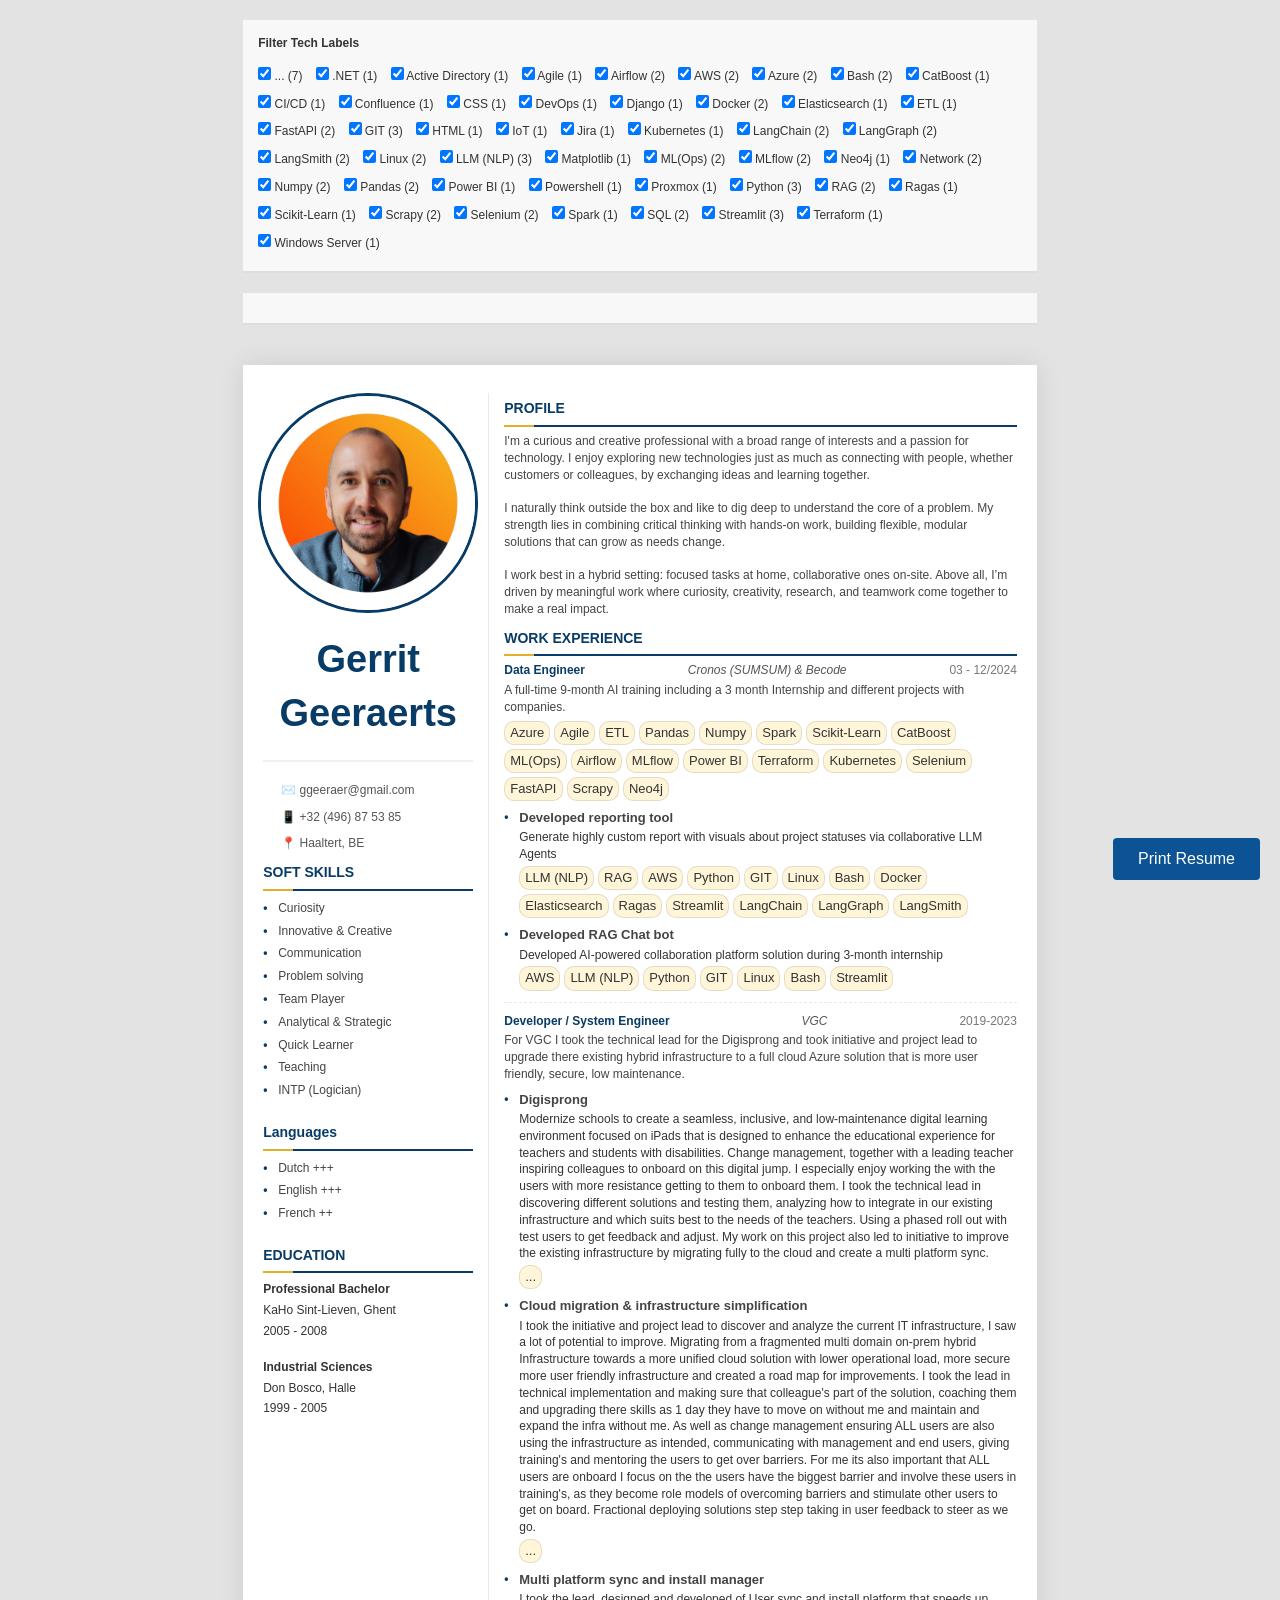
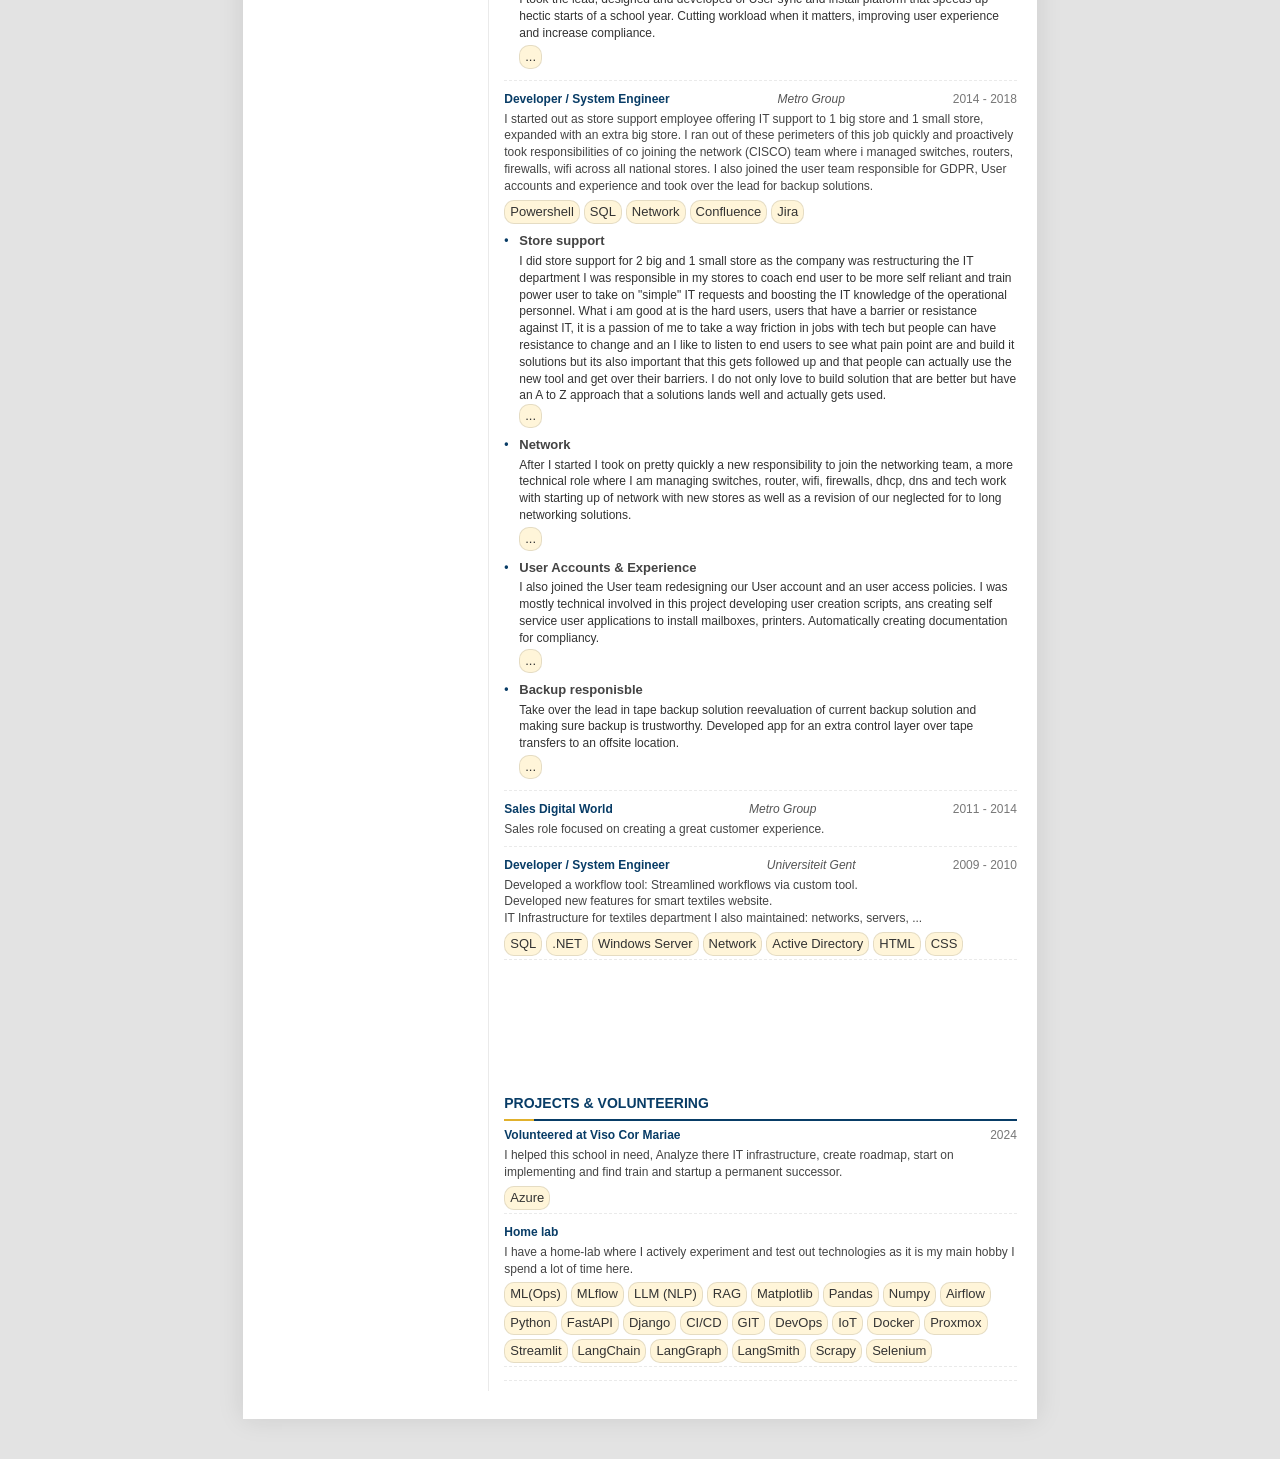
==== index_full.html @ 5f42026d "r2d2" ====
<!DOCTYPE html>
<html lang="en">
<head>
    <meta charset="UTF-8">
    <meta name="viewport" content="width=device-width, initial-scale=1.0">
    <title>Professional Resume - Print Optimized</title>
    <style>
        /* BASE STYLES */
        * {
            margin: 0;
            padding: 0;
            box-sizing: border-box;
			font-size: 12px;
        }

        body {
            background-color: #f5f5f5;
            background-color: #f5f5f5;
            font-family: 'Segoe UI', Tahoma, Geneva, Verdana, sans-serif;
            color: #333;
            line-height: 1.4;
        }

        /* PRINT STYLES - HIDDEN ON SCREEN */
        @media print {
            @page {
                size: A4;
                margin: 0;
            }

            body {
                width: 210mm;
                height: 297mm;
                margin: 0;
                padding: 15mm;
                background: white;
                color: black;
            }

            body * {
                visibility: hidden;
            }

            .resume-container,
            .resume-container * {
                visibility: visible;
            }

            .resume-container {
                position: absolute;
                left: 0;
                top: 0;
                width: 100%;
                height: 100%;
            }

            /* Avoid page breaks inside content blocks */
            .section:not(:last-child) {
                break-after: avoid;
            }

            .work-item {
                break-inside: avoid;
            }

            /* Adjust color scheme for print */
            .resume-content {
                background-color: transparent;
            }

            .label {
                background-color: #fff5d9 !important;
                color: #333 !important;
                border: 1px solid #ddd;
            }
            .page-break {
                display: block; /* Make it a block element to be processed */
                page-break-before: always; /* Legacy property for older browsers */
                break-before: page;      /* Modern, standard property */
                height: 0;               /* Ensure it takes up no vertical space */
                clear: both;             /* Good practice for break elements */
            }
        }

        /* SCREEN STYLES */
        @media screen {
            body {
                background-color: #e3e3e3;
                padding: 20px;
                display: flex;
                justify-content: center;
                align-items: center;
                min-height: 100vh;
            }

            .resume-container {
                width: 210mm;
                min-height: 297mm;
                background: white;
                box-shadow: 0 0 25px rgba(0, 0, 0, 0.1);
                position: relative;
                margin: 20px auto;
            }

            /* Print navigation */
            .print-button {
                position: fixed;
                bottom: 20px;
                right: 20px;
                padding: 12px 25px;
                background: #0b5394;
                color: white;
                border: none;
                border-radius: 4px;
                cursor: pointer;
                font-size: 16px;
                transition: background 0.3s;
                z-index: 10;
            }

            .print-button:hover {
                background: #083c66;
                transform: translateY(-2px);
                box-shadow: 0 4px 8px rgba(0,0,0,0.2);
            }
        }

        /* RESUME STYLES */
        .resume-content {
            display: grid;
            grid-template-columns: 30% 70%;
            height: 100%;
            position: relative;
            background-color: #fff;
            padding: 28px 20px;
        }

        .left-column {
            padding-right: 15px;
            border-right: 1px solid #eaeaea;
        }

        .right-column {
            padding-left: 15px;
        }

        .section-title {
            font-size: 14px;
            padding-bottom: 6px;
			padding-top: 6px;
            margin-bottom: 6px;
            border-bottom: 2px solid #083c66;
            color: #083c66;
            position: relative;
        }

        .section-title::after {
            content: '';
            position: absolute;
            width: 30px;
            height: 2px;
            background: #e1b12c;
            bottom: -2px;
            left: 0;
        }

        .header {
            padding-bottom: 15px;
            margin-bottom: 25px;
            border-bottom: 2px solid #f0f0f0;
        }

        .name {
            font-size: 38px;
            color: #083c66;
            margin-bottom: 5px;
        }

        .job-title {
            font-size: 14px;
            color: #555;
            margin-bottom: 10px;
        }

        .contact-info {
            list-style: none;
            margin-top: 8px;
        }

		.contact-info {
			text-align: left; /* Restore original alignment if needed */
			padding-left: 10px;
		}

        .contact-info li {
            padding: 5px 0;
            color: #555;
        }

        .contact-info i {
            width: 20px;
            margin-right: 8px;
            color: #083c66;
        }


        .work-item {
            margin-bottom: 10px;
            padding-bottom: 3px;
            border-bottom: 1px dashed #eaeaea;
        }

        .work-header {
            display: flex;
            justify-content: space-between;
            margin-bottom: 2px;
            font-size: 14px;
        }

        .work-title {
            font-weight: bold;
            color: #083c66;
        }

        .work-company {
            font-style: italic;
            color: #555;
            flex-grow: 1;
            text-align: center;
            padding: 0 10px;
        }

        .work-period {
            color: #777;
        }

        .work-description {
            margin-top: 3px;
            margin-bottom: 5px;
            color: #444;
            font-size: 12px;
        }

        .work-tags {
            display: flex;
            flex-wrap: wrap;
            gap: 4px;
        }

        .label {
            background-color: #fff5d9;
            color: #333;
            padding: 2px 5px;
            border-radius: 10px;
            font-size: 13px;
            border: 1px solid rgba(0,0,0,0.1);
        }

        .education-item {
            margin-bottom: 15px;
        }

        .edu-degree {
            font-weight: bold;
        }

        .education-item div {
            padding: 2px 0;
        }

        .section-content {
            margin-bottom: 25px;
        }

        #logo {
            position: absolute;
            top: 20px;
            right: 20px;
            height: 60px;
            opacity: 0.7;
        }

		/* Profile Image Styles */
		.profile-img-container {
			display: flex;
			justify-content: center;
			margin-bottom: 20px;
		}

		.profile-img {
			width: 220px;
			height: 220px;
			border-radius: 50%;
			object-fit: cover;
			border: 3px solid #083c66;
		}

		/* Adjust header spacing */
		.header {
			margin-bottom: 15px;
			text-align: center; /* Keep name centered */
		}

		/* Add nested project styling */
  .work-project {
    position: relative;
    padding-left: 15px;
    margin-top: 8px;
    margin-bottom: 8px;
  }
  .work-project::before {
    content: "•";
    position: absolute;
    left: 0;
    top: 0;
    color: #083c66;
    font-weight: bold;
  }
  .project-title {
    font-weight: bold;
    margin-bottom: 2px;
    color: #444;
    font-size: 13px;
  }
  .project-description {
    margin-bottom: 3px;
}
.section.soft-skills ul,
.section.language ul {
    list-style: none;
    padding-left: 15px;
    margin-bottom: 15px;
}

.section.soft-skills li,
.section.language li {
    position: relative;
    padding: 3px 0;
    color: #444;
    font-size: 12px;
}

.section.soft-skills li::before,
.section.language li::before {
    content: "•";
    position: absolute;
    left: -15px;
    color: #083c66;
    font-weight: bold;
}

.section.soft-skills ul,
.section.language ul {
    margin-top: 5px;
}

/* Optional: Adjust list margins for better spacing */
.section.education .section-content {
    margin-bottom: 20px; /* Slightly reduced from 25px */
}

		/* --- Tech Filter System CSS --- */

/* Style for the filter controls container */
#tech-filter-controls {
    padding: 15px;
    border: 1px solid #ccc;
    background-color: #f8f8f8;
    margin-bottom: 20px;
    border-radius: 5px;
}

#tech-filter-controls h3 {
    margin-top: 0;
    margin-bottom: 10px;
}

/* Style for each individual filter checkbox and its label */
#tech-filter-controls label {
    display: inline-block;
    margin-right: 15px;
    margin-bottom: 5px;
    cursor: pointer;
    font-size: 0.9em;
}
  #label-controls {
    background-color: #f8f8f8;
    padding: 15px;
    border-bottom: 2px solid #ddd;
    margin-bottom: 20px;
    position: relative;
    z-index: 1000;
  }
  #label-controls h3 {
    margin: 0 0 10px 0;
  }
  #label-controls label {
    display: inline-block;
    margin: 5px 10px 5px 0;
    white-space: nowrap;
  }
  .hidden {
    display: none;
  }
  @media print {
    #label-controls {
      display: none;
    }
    .hidden {
      display: none;
    }
  }

		.resume-wrapper {
  display: flex;
  flex-direction: column;
  align-items: center;
}

/* Update body styles */
@media screen {
  body {
    background-color: #e3e3e3;
    padding: 20px;
    display: flex;
    flex-direction: column;
    justify-content: flex-start;
    align-items: center;
    min-height: 100vh;
  }
}

/* Update filter controls positioning */
#label-controls {
  width: 100%;
  max-width: 210mm;
  margin: 0 auto 20px auto;
  background-color: #f8f8f8;
  padding: 15px;
  border-bottom: 2px solid #ddd;
  position: relative;
  z-index: 1000;
  box-sizing: border-box;
    </style>
</head>
<body>
    <!-- Print button for screen view -->
    <button class="print-button" onclick="window.print()">Print Resume</button>
	<!-- The filter controls will be generated here by JavaScript -->
  <div class="resume-wrapper"> <!-- New wrapper div -->
    <div id="label-controls"></div> <!-- Will be populated by JS -->
    <!-- A4 Resume Container -->
    <div class="resume-container">
        <img id="logo" src="[data-uri]" alt="Logo">

        <div class="resume-content">
            <!-- Left Column -->
            <div class="left-column">

				<div class="profile-img-container">
					<img src="./mugshot.jpg" alt="Profile Picture" class="profile-img">
				</div>
                <div class="header">
                    <h1 class="name">Gerrit Geeraerts</h1>
                    <!--<div class="job-title">Senior Web Developer</div>-->
                </div>

                <div class="section contact">
                     <!--<h2 class="section-title">CONTACT</h2>-->
                    <ul class="contact-info">
                        <li><i></i>✉️ ggeeraer@gmail.com</li>
                        <li><i></i>📱 +32 (496) 87 53 85</li>
                        <li><i></i>📍 Haaltert, BE</li>
                    </ul>
                </div>

                <div class="section soft-skills">
                    <h2 class="section-title">SOFT SKILLS</h2>
					<ul>
						<li>Curiosity</li>
						<li>Innovative & Creative</li>
						<li>Communication</li>
						<li>Problem solving</li>
						<li>Team Player</li>
						<li>Analytical & Strategic</li>
						<li>Quick Learner</li>
						<li>Teaching</li>
						<li>INTP (Logician)</li>
					</ul>
                </div>
                <div class="section language">
                    <h2 class="section-title">Languages</h2>
					<ul>
						<li>Dutch +++</li>
						<li>English +++</li>
						<li>French ++</li>
					</ul>
                </div>

                <div class="section education">
                    <h2 class="section-title">EDUCATION</h2>
                    <div class="section-content">
                        <div class="education-item">
                            <div class="edu-degree">Professional Bachelor</div>
                            <div>KaHo Sint-Lieven, Ghent</div>
                            <div>2005 - 2008</div>
                        </div>
                        <div class="education-item">
                            <div class="edu-degree">Industrial Sciences</div>
                            <div>Don Bosco, Halle</div>
                            <div>1999 - 2005</div>
                        </div>
                    </div>
                </div>
            </div>

            <!-- Right Column -->
            <div class="right-column">
                <div class="section work-experience">
					<h2 class="section-title">PROFILE</h2>
					<div class="work-item">
					<p class="work-description">
						I'm a curious and creative professional with a broad range of interests and a passion for technology. I enjoy exploring new technologies just as much as connecting with people, whether customers or colleagues, by exchanging ideas and learning together.</br></br>

						I naturally think outside the box and like to dig deep to understand the core of a problem. My strength lies in combining critical thinking with hands-on work, building flexible, modular solutions that can grow as needs change.</br></br>

						I work best in a hybrid setting: focused tasks at home, collaborative ones on-site. Above all, I’m driven by meaningful work where curiosity, creativity, research, and teamwork come together to make a real impact.
					</p>
					<h2 class="section-title">WORK EXPERIENCE</h2>

					<!-- Example of updated work item structure for Cronos -->
					<div class="work-item">
					  <div class="work-header">
						<div class="work-title">Data Engineer</div>
						<div class="work-company">Cronos (SUMSUM) & Becode</div>
						<div class="work-period">03 - 12/2024</div>
					  </div>
					  <p class="work-description">
						A full-time 9-month AI training including a 3 month Internship and different projects with companies.
					</p>
						<div class="work-tags">
							<span class="label">Azure</span>
							<span class="label">Agile</span>
							<span class="label">ETL</span>
							<span class="label">Pandas</span>
							<span class="label">Numpy</span>
							<span class="label">Spark</span>
							<span class="label">Scikit-Learn</span>
							<span class="label">CatBoost</span>
							<span class="label">ML(Ops)</span>
							<span class="label">Airflow</span>
							<span class="label">MLflow</span>
							<span class="label">Power BI</span>
							<span class="label">Terraform</span>
							<span class="label">Kubernetes</span>
							<span class="label">Selenium</span>
							<span class="label">FastAPI</span>
							<span class="label">Scrapy</span>
							<span class="label">Neo4j</span>
						</div>

				  <div class="work-project">
					<div class="project-title">Developed reporting tool</div>
					<p class="project-description">
					  Generate highly custom report with visuals about project statuses via collaborative LLM Agents
					</p>
					<div class="work-tags">
						<span class="label">LLM (NLP)</span>
						<span class="label">RAG</span>
						<span class="label">AWS</span>
						<span class="label">Python</span>
						<span class="label">GIT</span>
						<span class="label">Linux</span>
						<span class="label">Bash</span>
						<span class="label">Docker</span>
						<span class="label">Elasticsearch</span>
						<span class="label">Ragas</span>
						<span class="label">Streamlit</span>
						<span class="label">LangChain</span>
						<span class="label">LangGraph</span>
						<span class="label">LangSmith</span>
					</div>
				  </div>

				  <div class="work-project">
					<div class="project-title">Developed RAG Chat bot</div>
					<p class="project-description">
					  Developed AI-powered collaboration platform solution during 3-month internship
					</p>
					<div class="work-tags">
						<span class="label">AWS</span>
						<span class="label">LLM (NLP)</span>
						<span class="label">Python</span>
						<span class="label">GIT</span>
						<span class="label">Linux</span>
						<span class="label">Bash</span>
						<span class="label">Streamlit</span>
					</div>
				  </div>
				</div>

				<div class="work-item">
					<div class="work-header">
						<div class="work-title">Developer / System Engineer</div>
						<div class="work-company">VGC</div>
						<div class="work-period">2019-2023</div>
					</div>
					<p class="work-description">
						For VGC I took the technical lead for the Digisprong and took initiative and project lead to upgrade there existing hybrid infrastructure to a full cloud Azure solution that is more user friendly, secure, low maintenance.
					</p>
					<div class="work-project">
						<div class="project-title">Digisprong</div>
						<p class="project-description">
						  Modernize schools to create a seamless, inclusive, and low-maintenance digital learning environment focused on iPads that is designed to enhance the educational experience for teachers and students with disabilities. Change management, together with a leading teacher inspiring colleagues to onboard on this digital jump. I especially enjoy working the with the users with more resistance getting to them to onboard them. I took the technical lead in discovering different solutions and testing them, analyzing how to integrate in our existing infrastructure and which suits best to the needs of the teachers. Using a phased roll out with test users to get feedback and adjust. My work on this project also led to initiative to improve the existing infrastructure by migrating fully to the cloud and create a multi platform sync.
						</p>
						<div class="work-tags">
							<span class="label">...</span>
						</div>
					</div>
					<div class="work-project">
						<div class="project-title">Cloud migration & infrastructure simplification</div>
						<p class="project-description">
						  I took the initiative and project lead to discover and analyze the current IT infrastructure, I saw a lot of potential to improve. Migrating from a fragmented multi domain on-prem hybrid Infrastructure towards a more unified cloud solution with lower operational load, more secure more user friendly infrastructure and created a road map for improvements. I took the lead in technical implementation and making sure that colleague's part of the solution, coaching them and upgrading there skills as 1 day they have to move on without me and maintain and expand the infra without me. As well as change management ensuring ALL users are also using the infrastructure as intended, communicating with management and end users, giving training's and mentoring the users to get over barriers. For me its also important that ALL users are onboard I focus on the the users have the biggest barrier and involve these users in training's, as they become role models of overcoming barriers and stimulate other users to get on board. Fractional deploying solutions step step taking in user feedback to steer as we go.
						</p>
						<div class="work-tags">
							<span class="label">...</span>
						</div>
					</div>
					<div class="work-project">
						<div class="project-title">Multi platform sync and install manager</div>
						<p class="project-description">
						  I took the lead, designed and developed of User sync and install platform that speeds up hectic starts of a school year. Cutting workload when it matters, improving user experience and increase compliance.
						</p>
						<div class="work-tags">
							<span class="label">...</span>
						</div>
					</div>

				</div>
				<div class="work-item">
					<div class="work-header">
						<div class="work-title">Developer / System Engineer</div>
						<div class="work-company">Metro Group</div>
						<div class="work-period">2014 - 2018</div>
					</div>
					<p class="work-description">
						I started out as store support employee offering IT support to 1 big store and 1 small store, expanded with an extra big store. I ran out of these perimeters of this job quickly and proactively took responsibilities of co joining the network (CISCO) team where i managed switches, routers, firewalls, wifi across all national stores. I also joined the user team responsible for GDPR, User accounts and experience and took over the lead for backup solutions.
					</p>
					<div class="work-tags">
						<span class="label">Powershell</span>
						<span class="label">SQL</span>
						<span class="label">Network</span>
						<span class="label">Confluence</span>
						<span class="label">Jira</span>
					</div>
					<div class="work-project">
						<div class="project-title">Store support</div>
						<p class="project-description">
						</p>
						I did store support for 2 big and 1 small store as the company was restructuring the IT department I was responsible in my stores to coach end user to be more self reliant and train power user to take on "simple" IT requests and boosting the IT knowledge of the operational personnel. What i am good at is the hard users, users that have a barrier or resistance against IT, it is a passion of me to take a way friction in jobs with tech but people can have resistance to change and an I like to listen to end users to see what pain point are and build it solutions but its also important that this gets followed up and that people can actually use the new tool and get over their barriers. I do not only love to build solution that are better but have an A to Z approach that a solutions lands well and actually gets used.
						<div class="work-tags">
							<span class="label">...</span>
						</div>
					</div>
					<div class="work-project">
						<div class="project-title">Network</div>
						<p class="project-description">
						  After I started I took on pretty quickly a new responsibility to join the networking team, a more technical role where I am managing switches, router, wifi, firewalls, dhcp, dns and tech work with starting up of network with new stores as well as a revision of our neglected for to long networking solutions.
						</p>
						<div class="work-tags">
							<span class="label">...</span>
						</div>
					</div>
					<div class="work-project">
						<div class="project-title">User Accounts & Experience</div>
						<p class="project-description">
							I also joined the User team redesigning our User account and an user access policies. I was mostly technical involved in this project developing  user creation scripts, ans creating self service user applications to install mailboxes, printers. Automatically creating documentation for compliancy.
						</p>
						<div class="work-tags">
							<span class="label">...</span>
						</div>
					</div>
					<div class="work-project">
						<div class="project-title">Backup responisble</div>
						<p class="project-description">
						  Take over the lead in tape backup solution reevaluation of current backup solution and making sure backup is trustworthy. Developed app for an extra control layer over tape transfers to an offsite location.
						</p>
						<div class="work-tags">
							<span class="label">...</span><!-- Agile, Scrum, AD, Exchange Server, Cisco IOS, Powershell, SQL, DHCP, DNS, Firewall -->
						</div>
					</div>
				</div>
				<div class="work-item">
					<div class="work-header">
						<div class="work-title">Sales Digital World</div>
						<div class="work-company">Metro Group</div>
						<div class="work-period">2011 - 2014</div>
					</div>
					<p class="work-description">
						Sales role focused on creating a great customer experience.
					</p>
				</div>
                <div class="work-item">
                    <div class="work-header">
                        <div class="work-title">Developer / System Engineer</div>
                        <div class="work-company">Universiteit Gent</div>
                        <div class="work-period">2009 - 2010</div>
                    </div>
                    <p class="work-description">
                        Developed a workflow tool: Streamlined workflows via custom tool.</br>
                        Developed new features for smart textiles website.</br>
                        IT Infrastructure for textiles department I also maintained: networks, servers, ...
                    </p>
                    <div class="work-tags">
                        <span class="label">SQL</span>
                        <span class="label">.NET</span>
                        <span class="label">Windows Server</span>
                        <span class="label">Network</span>
                        <span class="label">Active Directory</span>
                        <span class="label">HTML</span>
                        <span class="label">CSS</span>
                    </div>
			    </div>
				</br></br></br></br></br></br></br>
				<div class="section projects">
                    <h2 class="section-title">PROJECTS & VOLUNTEERING</h2>
                    <div class="work-item">
                        <div class="work-header">
                            <div class="work-title">Volunteered at Viso Cor Mariae</div>
                            <div class="work-period">2024</div>
                        </div>
                        <p class="work-description">
                            I helped this school in need, Analyze there IT infrastructure, create roadmap, start on implementing and find train and startup a permanent successor.
                        </p>
                        <div class="work-tags">
                            <span class="label">Azure</span>
                        </div>
                    </div>
                    <div class="work-item">
                        <div class="work-header">
                            <div class="work-title">Home lab</div>
                            <div class="work-period"></div>
                        </div>
                        <p class="work-description">
							I have a home-lab where I actively experiment and test out technologies as it is my main hobby I spend a lot of time here.</br>
						</p>
						<div class="work-tags">
							<span class="label">ML(Ops)</span>
							<span class="label">MLflow</span>
							<span class="label">LLM (NLP)</span>
							<span class="label">RAG</span>
							<span class="label">Matplotlib</span>
							<span class="label">Pandas</span>
							<span class="label">Numpy</span>
							<span class="label">Airflow</span>
							<span class="label">Python</span>
							<span class="label">FastAPI</span>
							<span class="label">Django</span>
							<span class="label">CI/CD</span>
							<span class="label">GIT</span>
							<span class="label">DevOps</span>
							<span class="label">IoT</span>
							<span class="label">Docker</span>
							<!-- <span class="label">VM's</span>-->
							<span class="label">Proxmox</span>
							<span class="label">Streamlit</span>
							<span class="label">LangChain</span>
							<span class="label">LangGraph</span>
							<span class="label">LangSmith</span>
							<span class="label">Scrapy</span>
							<span class="label">Selenium</span>
						</div>
                    </div>
            </div>
        </div>
    </div>    </div>
</div>
	  </div>
<script>
document.addEventListener('DOMContentLoaded', () => {
  const labelElements = [...document.querySelectorAll('.work-tags .label')];

  const counts = new Map();
  labelElements.forEach(el => {
    const text = el.textContent.trim();
    counts.set(text, (counts.get(text) || 0) + 1);
  });

  const unique = [...counts.keys()].sort((a, b) => a.localeCompare(b));

  const controls = document.createElement('div');
  controls.id = 'label-controls';
  let html = '<h3>Filter Tech Labels</h3>';
  unique.forEach(label => {
    html += `<label><input type="checkbox" data-label="${label}" checked> ${label} (${counts.get(label)})</label> `;
  });
  controls.innerHTML = html;
  document.body.prepend(controls);

  controls.addEventListener('change', e => {
    if (e.target.type === 'checkbox') {
      const text = e.target.dataset.label;
      const action = e.target.checked ? 'remove' : 'add';
      labelElements.forEach(el => {
        if (el.textContent.trim() === text) {
          el.classList[action]('hidden');
        }
      });
    }
  });
});
</script>
</body>
</html>
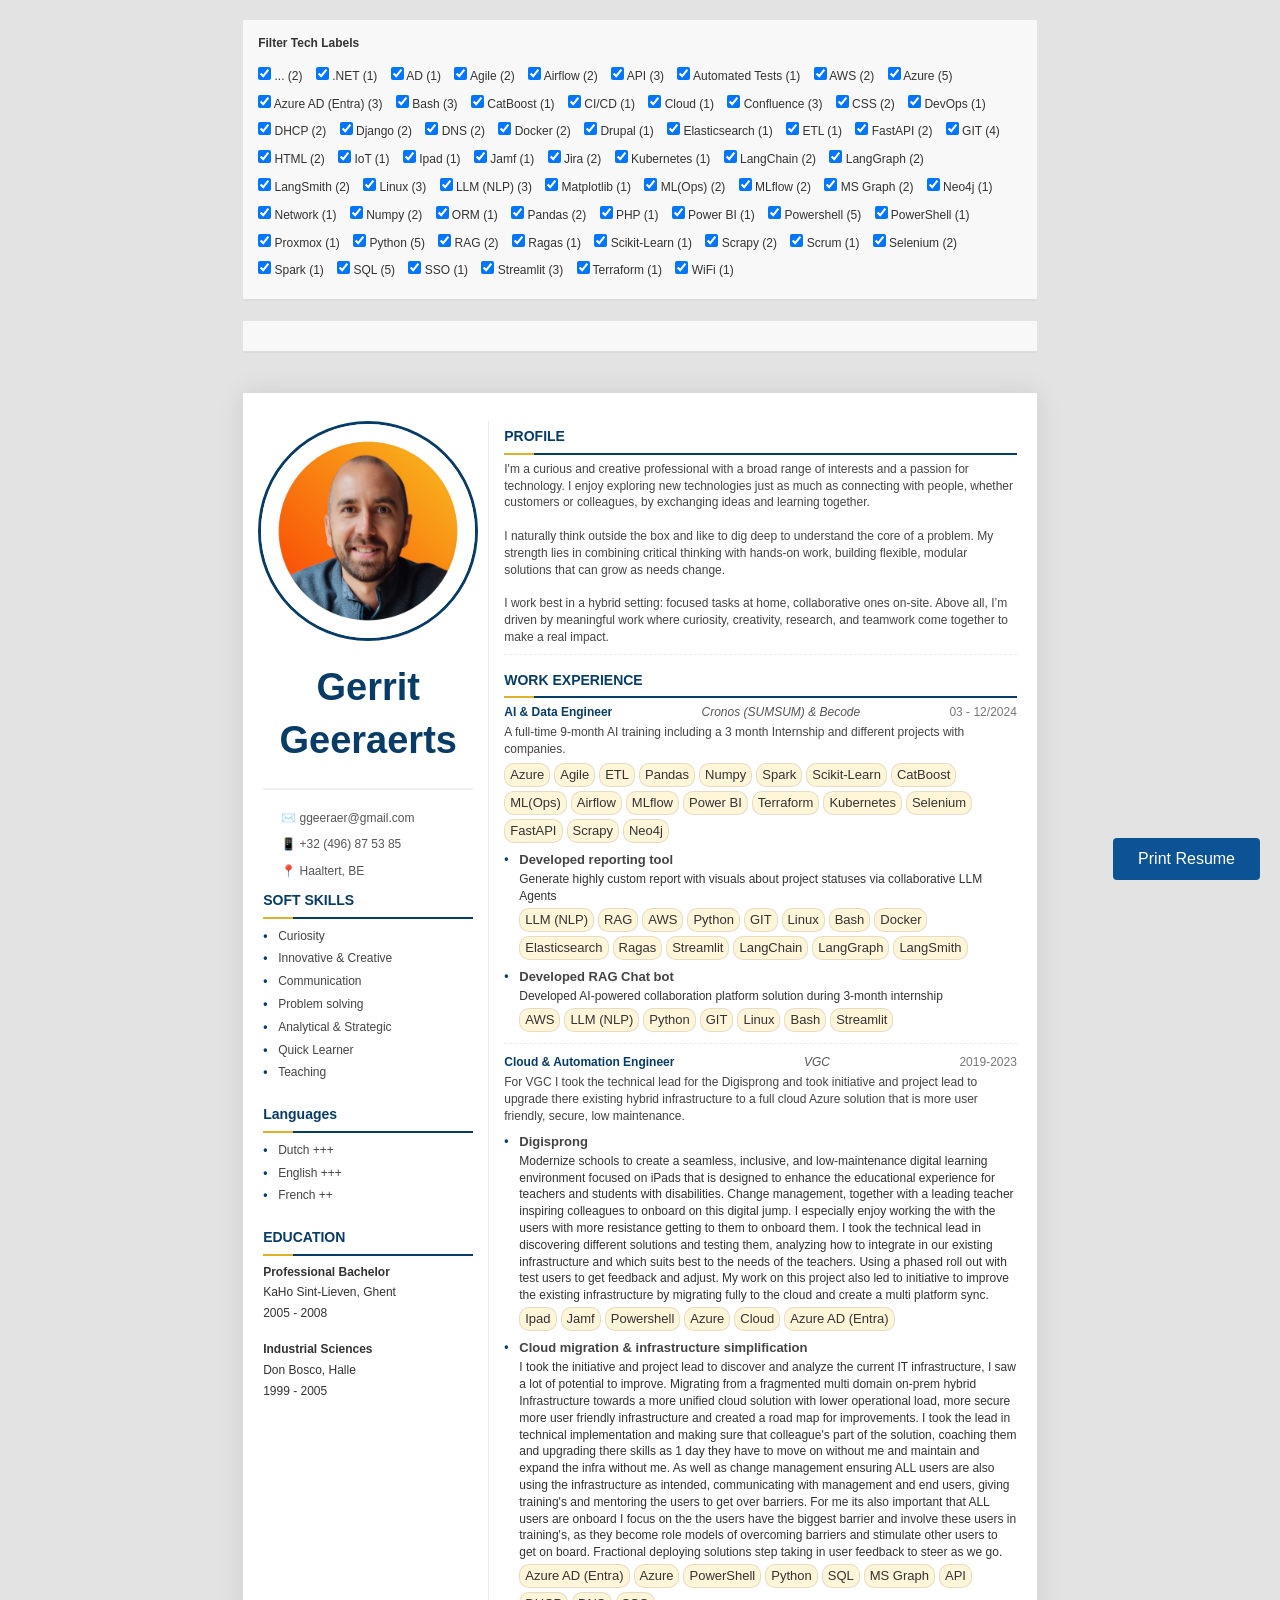
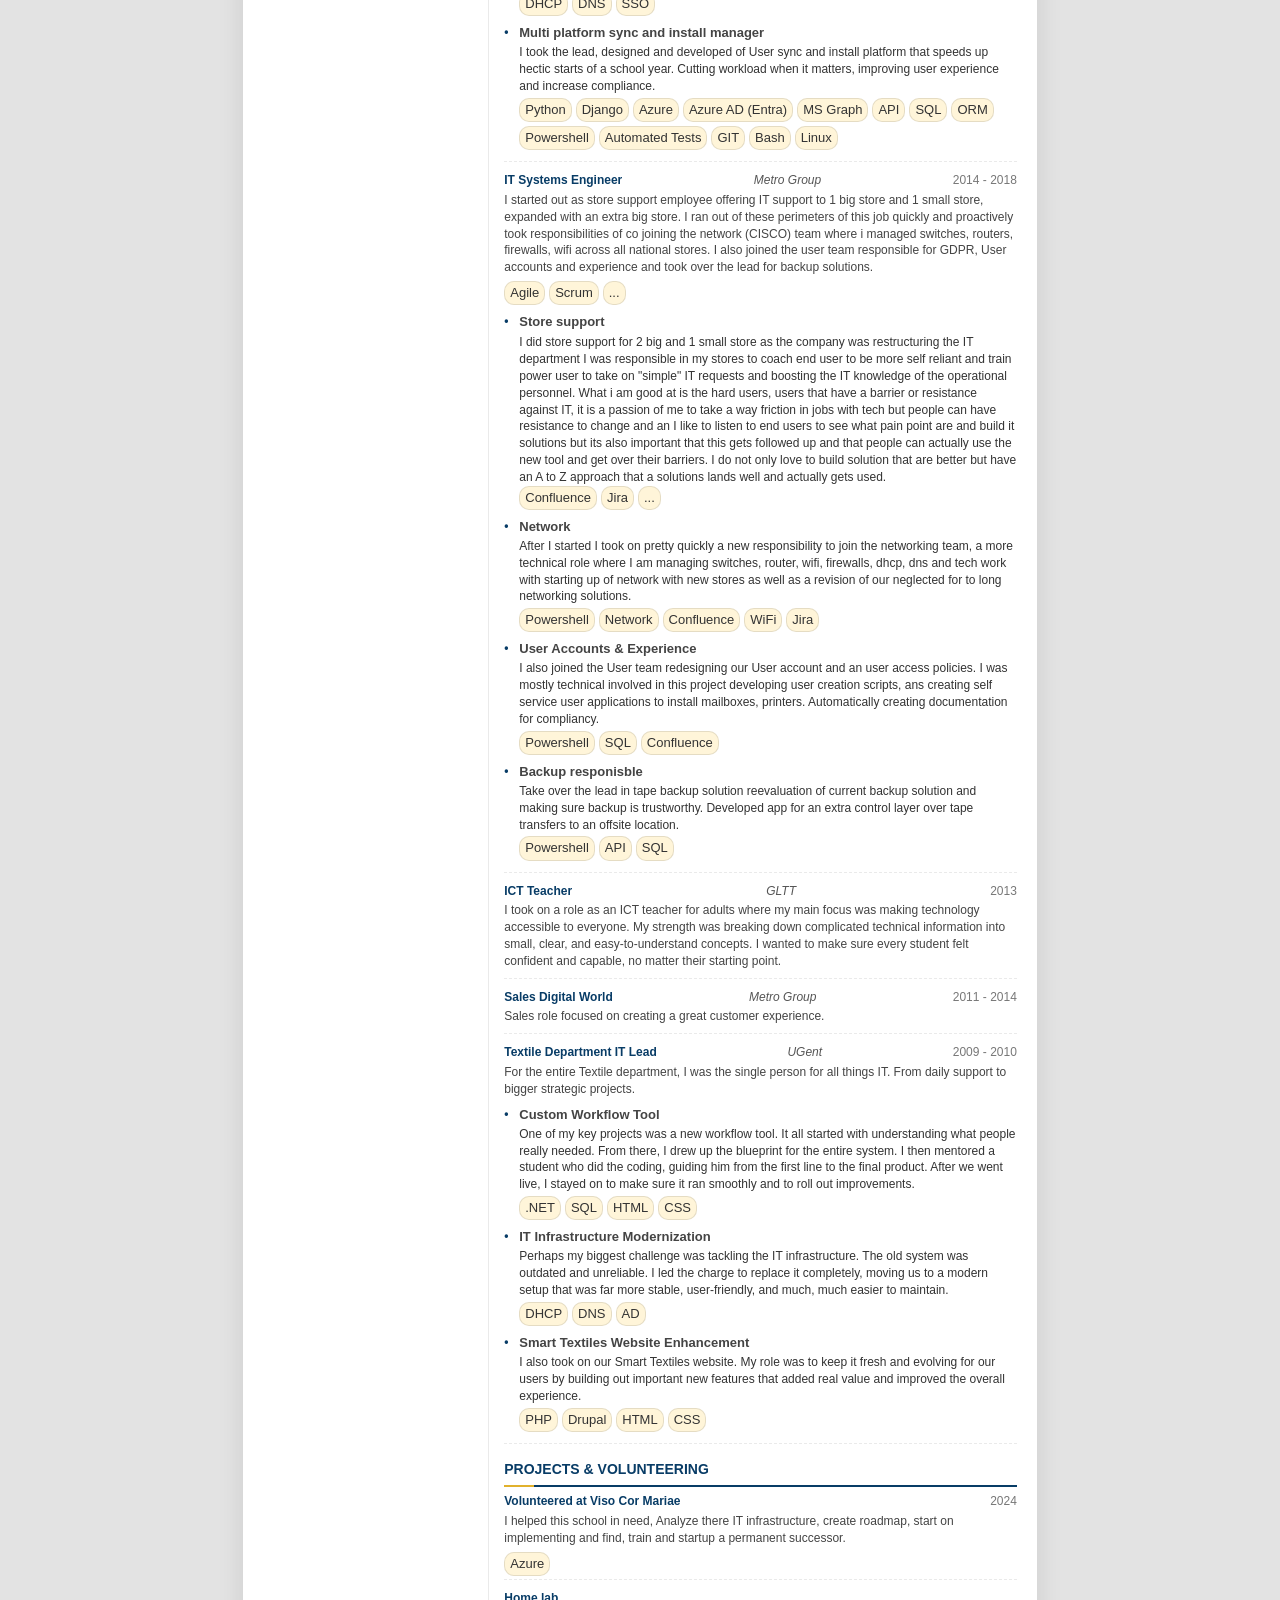
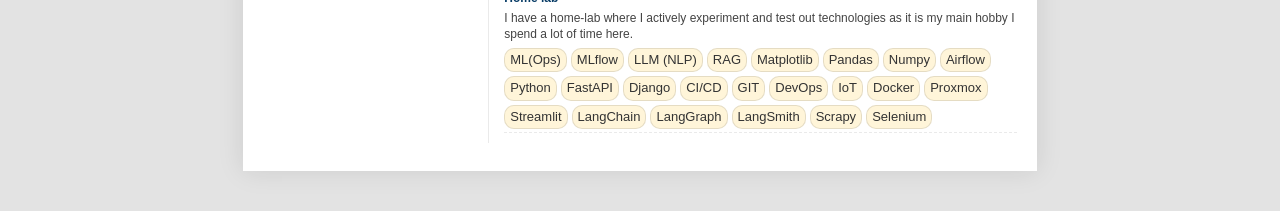
==== commit c9716c56: "fluvius" ====
--- a/index_full.html
+++ b/index_full.html
@@ -10,9 +10,8 @@
             margin: 0;
             padding: 0;
             box-sizing: border-box;
-			font-size: 12px;
-        }
-
+          font-size: 12px;
+        }
         body {
             background-color: #f5f5f5;
             background-color: #f5f5f5;
@@ -20,14 +19,12 @@
             color: #333;
             line-height: 1.4;
         }
-
         /* PRINT STYLES - HIDDEN ON SCREEN */
         @media print {
             @page {
                 size: A4;
                 margin: 0;
             }
-
             body {
                 width: 210mm;
                 height: 297mm;
@@ -36,16 +33,13 @@
                 background: white;
                 color: black;
             }
-
             body * {
                 visibility: hidden;
             }
-
             .resume-container,
             .resume-container * {
                 visibility: visible;
             }
-
             .resume-container {
                 position: absolute;
                 left: 0;
@@ -53,22 +47,18 @@
                 width: 100%;
                 height: 100%;
             }
-
             /* Avoid page breaks inside content blocks */
             .section:not(:last-child) {
                 break-after: avoid;
             }
-
-            .work-item {
+            work-item {
                 break-inside: avoid;
             }
-
             /* Adjust color scheme for print */
             .resume-content {
                 background-color: transparent;
             }
-
-            .label {
+            skill {
                 background-color: #fff5d9 !important;
                 color: #333 !important;
                 border: 1px solid #ddd;
@@ -81,7 +71,6 @@
                 clear: both;             /* Good practice for break elements */
             }
         }
-
         /* SCREEN STYLES */
         @media screen {
             body {
@@ -92,7 +81,6 @@
                 align-items: center;
                 min-height: 100vh;
             }
-
             .resume-container {
                 width: 210mm;
                 min-height: 297mm;
@@ -101,7 +89,6 @@
                 position: relative;
                 margin: 20px auto;
             }
-
             /* Print navigation */
             .print-button {
                 position: fixed;
@@ -117,14 +104,12 @@
                 transition: background 0.3s;
                 z-index: 10;
             }
-
             .print-button:hover {
                 background: #083c66;
                 transform: translateY(-2px);
                 box-shadow: 0 4px 8px rgba(0,0,0,0.2);
             }
         }
-
         /* RESUME STYLES */
         .resume-content {
             display: grid;
@@ -134,26 +119,24 @@
             background-color: #fff;
             padding: 28px 20px;
         }
-
-        .left-column {
+        left-column {
+            display: block; /* Custom tags default to inline */
             padding-right: 15px;
             border-right: 1px solid #eaeaea;
         }
-
-        .right-column {
+        right-column {
+            display: block; /* Custom tags default to inline */
             padding-left: 15px;
         }
-
         .section-title {
             font-size: 14px;
             padding-bottom: 6px;
-			padding-top: 6px;
+          padding-top: 6px;
             margin-bottom: 6px;
             border-bottom: 2px solid #083c66;
             color: #083c66;
             position: relative;
         }
-
         .section-title::after {
             content: '';
             position: absolute;
@@ -163,91 +146,80 @@
             bottom: -2px;
             left: 0;
         }
-
         .header {
             padding-bottom: 15px;
             margin-bottom: 25px;
             border-bottom: 2px solid #f0f0f0;
         }
-
         .name {
             font-size: 38px;
             color: #083c66;
             margin-bottom: 5px;
         }
-
         .job-title {
             font-size: 14px;
             color: #555;
             margin-bottom: 10px;
         }
-
         .contact-info {
             list-style: none;
             margin-top: 8px;
         }
-
-		.contact-info {
-			text-align: left; /* Restore original alignment if needed */
-			padding-left: 10px;
-		}
-
+       .contact-info {
+          text-align: left; /* Restore original alignment if needed */
+          padding-left: 10px;
+       }
         .contact-info li {
             padding: 5px 0;
             color: #555;
         }
-
         .contact-info i {
             width: 20px;
             margin-right: 8px;
             color: #083c66;
         }
-
-
-        .work-item {
+        work-item {
+            display: block; /* Custom tags default to inline */
             margin-bottom: 10px;
             padding-bottom: 3px;
             border-bottom: 1px dashed #eaeaea;
         }
-
-        .work-header {
+        work-header {
             display: flex;
             justify-content: space-between;
             margin-bottom: 2px;
             font-size: 14px;
         }
-
-        .work-title {
+        work-title {
+            display: inline-block; /* Treat like a div */
             font-weight: bold;
             color: #083c66;
         }
-
-        .work-company {
+        work-company {
+            display: inline-block; /* Treat like a div */
             font-style: italic;
             color: #555;
             flex-grow: 1;
             text-align: center;
             padding: 0 10px;
         }
-
-        .work-period {
+        work-period {
+            display: inline-block; /* Treat like a div */
             color: #777;
         }
-
         .work-description {
             margin-top: 3px;
             margin-bottom: 5px;
             color: #444;
             font-size: 12px;
         }
-
-        .work-tags {
+        work-tags {
             display: flex;
             flex-wrap: wrap;
             gap: 4px;
         }
-
-        .label {
+        skill {
+            display: inline-block; /* Treat like a span */
             background-color: #fff5d9;
             color: #333;
             padding: 2px 5px;
@@ -255,23 +227,18 @@
             font-size: 13px;
             border: 1px solid rgba(0,0,0,0.1);
         }
-
         .education-item {
             margin-bottom: 15px;
         }
-
         .edu-degree {
             font-weight: bold;
         }
-
         .education-item div {
             padding: 2px 0;
         }
-
         .section-content {
             margin-bottom: 25px;
         }
-
         #logo {
             position: absolute;
             top: 20px;
@@ -279,224 +246,207 @@
             height: 60px;
             opacity: 0.7;
         }
-
-		/* Profile Image Styles */
-		.profile-img-container {
-			display: flex;
-			justify-content: center;
-			margin-bottom: 20px;
-		}
-
-		.profile-img {
-			width: 220px;
-			height: 220px;
-			border-radius: 50%;
-			object-fit: cover;
-			border: 3px solid #083c66;
-		}
-
-		/* Adjust header spacing */
-		.header {
-			margin-bottom: 15px;
-			text-align: center; /* Keep name centered */
-		}
-
-		/* Add nested project styling */
-  .work-project {
-    position: relative;
-    padding-left: 15px;
-    margin-top: 8px;
-    margin-bottom: 8px;
-  }
-  .work-project::before {
-    content: "•";
-    position: absolute;
-    left: 0;
-    top: 0;
-    color: #083c66;
-    font-weight: bold;
-  }
-  .project-title {
-    font-weight: bold;
-    margin-bottom: 2px;
-    color: #444;
-    font-size: 13px;
-  }
-  .project-description {
-    margin-bottom: 3px;
-}
-.section.soft-skills ul,
-.section.language ul {
-    list-style: none;
-    padding-left: 15px;
-    margin-bottom: 15px;
-}
-
-.section.soft-skills li,
-.section.language li {
-    position: relative;
-    padding: 3px 0;
-    color: #444;
-    font-size: 12px;
-}
-
-.section.soft-skills li::before,
-.section.language li::before {
-    content: "•";
-    position: absolute;
-    left: -15px;
-    color: #083c66;
-    font-weight: bold;
-}
-
-.section.soft-skills ul,
-.section.language ul {
-    margin-top: 5px;
-}
-
-/* Optional: Adjust list margins for better spacing */
-.section.education .section-content {
-    margin-bottom: 20px; /* Slightly reduced from 25px */
-}
-
-		/* --- Tech Filter System CSS --- */
-
-/* Style for the filter controls container */
-#tech-filter-controls {
-    padding: 15px;
-    border: 1px solid #ccc;
-    background-color: #f8f8f8;
-    margin-bottom: 20px;
-    border-radius: 5px;
-}
-
-#tech-filter-controls h3 {
-    margin-top: 0;
-    margin-bottom: 10px;
-}
-
-/* Style for each individual filter checkbox and its label */
-#tech-filter-controls label {
-    display: inline-block;
-    margin-right: 15px;
-    margin-bottom: 5px;
-    cursor: pointer;
-    font-size: 0.9em;
-}
-  #label-controls {
-    background-color: #f8f8f8;
-    padding: 15px;
-    border-bottom: 2px solid #ddd;
-    margin-bottom: 20px;
-    position: relative;
-    z-index: 1000;
-  }
-  #label-controls h3 {
-    margin: 0 0 10px 0;
-  }
-  #label-controls label {
-    display: inline-block;
-    margin: 5px 10px 5px 0;
-    white-space: nowrap;
-  }
-  .hidden {
-    display: none;
-  }
-  @media print {
+       /* Profile Image Styles */
+       .profile-img-container {
+          display: flex;
+          justify-content: center;
+          margin-bottom: 20px;
+       }
+       .profile-img {
+          width: 220px;
+          height: 220px;
+          border-radius: 50%;
+          object-fit: cover;
+          border: 3px solid #083c66;
+       }
+       /* Adjust header spacing */
+       .header {
+          margin-bottom: 15px;
+          text-align: center; /* Keep name centered */
+       }
+       /* Add nested project styling */
+      work-project {
+        display: block; /* Custom tags default to inline */
+        position: relative;
+        padding-left: 15px;
+        margin-top: 8px;
+        margin-bottom: 8px;
+      }
+      work-project::before {
+        content: "•";
+        position: absolute;
+        left: 0;
+        top: 0;
+        color: #083c66;
+        font-weight: bold;
+      }
+      project-title {
+        display: block; /* Custom tags default to inline */
+        font-weight: bold;
+        margin-bottom: 2px;
+        color: #444;
+        font-size: 13px;
+      }
+      .project-description {
+        margin-bottom: 3px;
+    }
+    .section.soft-skills ul,
+    .section.language ul {
+        list-style: none;
+        padding-left: 15px;
+        margin-bottom: 15px;
+    }
+    .section.soft-skills li,
+    .section.language li {
+        position: relative;
+        padding: 3px 0;
+        color: #444;
+        font-size: 12px;
+    }
+    .section.soft-skills li::before,
+    .section.language li::before {
+        content: "•";
+        position: absolute;
+        left: -15px;
+        color: #083c66;
+        font-weight: bold;
+    }
+    .section.soft-skills ul,
+    .section.language ul {
+        margin-top: 5px;
+    }
+    /* Optional: Adjust list margins for better spacing */
+    .section.education .section-content {
+        margin-bottom: 20px; /* Slightly reduced from 25px */
+    }
+       /* --- Tech Filter System CSS --- */
+    /* Style for the filter controls container */
+    #tech-filter-controls {
+        padding: 15px;
+        border: 1px solid #ccc;
+        background-color: #f8f8f8;
+        margin-bottom: 20px;
+        border-radius: 5px;
+    }
+    #tech-filter-controls h3 {
+        margin-top: 0;
+        margin-bottom: 10px;
+    }
+    /* Style for each individual filter checkbox and its label */
+    #tech-filter-controls label {
+        display: inline-block;
+        margin-right: 15px;
+        margin-bottom: 5px;
+        cursor: pointer;
+        font-size: 0.9em;
+    }
+      #label-controls {
+        background-color: #f8f8f8;
+        padding: 15px;
+        border-bottom: 2px solid #ddd;
+        margin-bottom: 20px;
+        position: relative;
+        z-index: 1000;
+      }
+      #label-controls h3 {
+        margin: 0 0 10px 0;
+      }
+      #label-controls label {
+        display: inline-block;
+        margin: 5px 10px 5px 0;
+        white-space: nowrap;
+      }
+      .hidden {
+        display: none;
+      }
+      @media print {
+        #label-controls {
+          display: none;
+        }
+        .hidden {
+          display: none;
+        }
+      }
+       .resume-wrapper {
+      display: flex;
+      flex-direction: column;
+      align-items: center;
+    }
+    /* Update body styles */
+    @media screen {
+      body {
+        background-color: #e3e3e3;
+        padding: 20px;
+        display: flex;
+        flex-direction: column;
+        justify-content: flex-start;
+        align-items: center;
+        min-height: 100vh;
+      }
+    }
+    /* Update filter controls positioning */
     #label-controls {
-      display: none;
-    }
-    .hidden {
-      display: none;
-    }
-  }
-
-		.resume-wrapper {
-  display: flex;
-  flex-direction: column;
-  align-items: center;
-}
-
-/* Update body styles */
-@media screen {
-  body {
-    background-color: #e3e3e3;
-    padding: 20px;
-    display: flex;
-    flex-direction: column;
-    justify-content: flex-start;
-    align-items: center;
-    min-height: 100vh;
-  }
-}
-
-/* Update filter controls positioning */
-#label-controls {
-  width: 100%;
-  max-width: 210mm;
-  margin: 0 auto 20px auto;
-  background-color: #f8f8f8;
-  padding: 15px;
-  border-bottom: 2px solid #ddd;
-  position: relative;
-  z-index: 1000;
-  box-sizing: border-box;
+      width: 100%;
+      max-width: 210mm;
+      margin: 0 auto 20px auto;
+      background-color: #f8f8f8;
+      padding: 15px;
+      border-bottom: 2px solid #ddd;
+      position: relative;
+      z-index: 1000;
+      box-sizing: border-box;
+    }
     </style>
 </head>
 <body>
-    <!-- Print button for screen view -->
-    <button class="print-button" onclick="window.print()">Print Resume</button>
-	<!-- The filter controls will be generated here by JavaScript -->
-  <div class="resume-wrapper"> <!-- New wrapper div -->
+<!-- Print button for screen view -->
+<button class="print-button" onclick="window.print()">Print Resume</button>
+<!-- The filter controls will be generated here by JavaScript -->
+<div class="resume-wrapper"> <!-- New wrapper div -->
     <div id="label-controls"></div> <!-- Will be populated by JS -->
     <!-- A4 Resume Container -->
     <div class="resume-container">
-        <img id="logo" src="[data-uri]" alt="Logo">
-
+        <img id="logo"
+             src="[data-uri]"
+             alt="Logo">
         <div class="resume-content">
             <!-- Left Column -->
-            <div class="left-column">
-
-				<div class="profile-img-container">
-					<img src="./mugshot.jpg" alt="Profile Picture" class="profile-img">
-				</div>
+            <left-column>
+                <div class="profile-img-container">
+                    <img src="./mugshot.jpg" alt="Profile Picture" class="profile-img">
+                </div>
                 <div class="header">
                     <h1 class="name">Gerrit Geeraerts</h1>
                     <!--<div class="job-title">Senior Web Developer</div>-->
                 </div>
-
                 <div class="section contact">
-                     <!--<h2 class="section-title">CONTACT</h2>-->
+                    <!--<h2 class="section-title">CONTACT</h2>-->
                     <ul class="contact-info">
                         <li><i></i>✉️ ggeeraer@gmail.com</li>
                         <li><i></i>📱 +32 (496) 87 53 85</li>
                         <li><i></i>📍 Haaltert, BE</li>
                     </ul>
                 </div>
-
                 <div class="section soft-skills">
                     <h2 class="section-title">SOFT SKILLS</h2>
-					<ul>
-						<li>Curiosity</li>
-						<li>Innovative & Creative</li>
-						<li>Communication</li>
-						<li>Problem solving</li>
-						<li>Team Player</li>
-						<li>Analytical & Strategic</li>
-						<li>Quick Learner</li>
-						<li>Teaching</li>
-						<li>INTP (Logician)</li>
-					</ul>
+                    <ul>
+                        <li>Curiosity</li>
+                        <li>Innovative & Creative</li>
+                        <li>Communication</li>
+                        <li>Problem solving</li>
+                        <li>Analytical & Strategic</li>
+                        <li>Quick Learner</li>
+                        <li>Teaching</li>
+                    </ul>
                 </div>
                 <div class="section language">
                     <h2 class="section-title">Languages</h2>
-					<ul>
-						<li>Dutch +++</li>
-						<li>English +++</li>
-						<li>French ++</li>
-					</ul>
+                    <ul>
+                        <li>Dutch +++</li>
+                        <li>English +++</li>
+                        <li>French ++</li>
+                    </ul>
                 </div>
-
                 <div class="section education">
                     <h2 class="section-title">EDUCATION</h2>
                     <div class="section-content">
@@ -512,303 +462,428 @@
                         </div>
                     </div>
                 </div>
-            </div>
-
+            </left-column>
             <!-- Right Column -->
-            <div class="right-column">
+            <right-column>
                 <div class="section work-experience">
-					<h2 class="section-title">PROFILE</h2>
-					<div class="work-item">
-					<p class="work-description">
-						I'm a curious and creative professional with a broad range of interests and a passion for technology. I enjoy exploring new technologies just as much as connecting with people, whether customers or colleagues, by exchanging ideas and learning together.</br></br>
-
-						I naturally think outside the box and like to dig deep to understand the core of a problem. My strength lies in combining critical thinking with hands-on work, building flexible, modular solutions that can grow as needs change.</br></br>
-
-						I work best in a hybrid setting: focused tasks at home, collaborative ones on-site. Above all, I’m driven by meaningful work where curiosity, creativity, research, and teamwork come together to make a real impact.
-					</p>
-					<h2 class="section-title">WORK EXPERIENCE</h2>
-
-					<!-- Example of updated work item structure for Cronos -->
-					<div class="work-item">
-					  <div class="work-header">
-						<div class="work-title">Data Engineer</div>
-						<div class="work-company">Cronos (SUMSUM) & Becode</div>
-						<div class="work-period">03 - 12/2024</div>
-					  </div>
-					  <p class="work-description">
-						A full-time 9-month AI training including a 3 month Internship and different projects with companies.
-					</p>
-						<div class="work-tags">
-							<span class="label">Azure</span>
-							<span class="label">Agile</span>
-							<span class="label">ETL</span>
-							<span class="label">Pandas</span>
-							<span class="label">Numpy</span>
-							<span class="label">Spark</span>
-							<span class="label">Scikit-Learn</span>
-							<span class="label">CatBoost</span>
-							<span class="label">ML(Ops)</span>
-							<span class="label">Airflow</span>
-							<span class="label">MLflow</span>
-							<span class="label">Power BI</span>
-							<span class="label">Terraform</span>
-							<span class="label">Kubernetes</span>
-							<span class="label">Selenium</span>
-							<span class="label">FastAPI</span>
-							<span class="label">Scrapy</span>
-							<span class="label">Neo4j</span>
-						</div>
-
-				  <div class="work-project">
-					<div class="project-title">Developed reporting tool</div>
-					<p class="project-description">
-					  Generate highly custom report with visuals about project statuses via collaborative LLM Agents
-					</p>
-					<div class="work-tags">
-						<span class="label">LLM (NLP)</span>
-						<span class="label">RAG</span>
-						<span class="label">AWS</span>
-						<span class="label">Python</span>
-						<span class="label">GIT</span>
-						<span class="label">Linux</span>
-						<span class="label">Bash</span>
-						<span class="label">Docker</span>
-						<span class="label">Elasticsearch</span>
-						<span class="label">Ragas</span>
-						<span class="label">Streamlit</span>
-						<span class="label">LangChain</span>
-						<span class="label">LangGraph</span>
-						<span class="label">LangSmith</span>
-					</div>
-				  </div>
-
-				  <div class="work-project">
-					<div class="project-title">Developed RAG Chat bot</div>
-					<p class="project-description">
-					  Developed AI-powered collaboration platform solution during 3-month internship
-					</p>
-					<div class="work-tags">
-						<span class="label">AWS</span>
-						<span class="label">LLM (NLP)</span>
-						<span class="label">Python</span>
-						<span class="label">GIT</span>
-						<span class="label">Linux</span>
-						<span class="label">Bash</span>
-						<span class="label">Streamlit</span>
-					</div>
-				  </div>
-				</div>
-
-				<div class="work-item">
-					<div class="work-header">
-						<div class="work-title">Developer / System Engineer</div>
-						<div class="work-company">VGC</div>
-						<div class="work-period">2019-2023</div>
-					</div>
-					<p class="work-description">
-						For VGC I took the technical lead for the Digisprong and took initiative and project lead to upgrade there existing hybrid infrastructure to a full cloud Azure solution that is more user friendly, secure, low maintenance.
-					</p>
-					<div class="work-project">
-						<div class="project-title">Digisprong</div>
-						<p class="project-description">
-						  Modernize schools to create a seamless, inclusive, and low-maintenance digital learning environment focused on iPads that is designed to enhance the educational experience for teachers and students with disabilities. Change management, together with a leading teacher inspiring colleagues to onboard on this digital jump. I especially enjoy working the with the users with more resistance getting to them to onboard them. I took the technical lead in discovering different solutions and testing them, analyzing how to integrate in our existing infrastructure and which suits best to the needs of the teachers. Using a phased roll out with test users to get feedback and adjust. My work on this project also led to initiative to improve the existing infrastructure by migrating fully to the cloud and create a multi platform sync.
-						</p>
-						<div class="work-tags">
-							<span class="label">...</span>
-						</div>
-					</div>
-					<div class="work-project">
-						<div class="project-title">Cloud migration & infrastructure simplification</div>
-						<p class="project-description">
-						  I took the initiative and project lead to discover and analyze the current IT infrastructure, I saw a lot of potential to improve. Migrating from a fragmented multi domain on-prem hybrid Infrastructure towards a more unified cloud solution with lower operational load, more secure more user friendly infrastructure and created a road map for improvements. I took the lead in technical implementation and making sure that colleague's part of the solution, coaching them and upgrading there skills as 1 day they have to move on without me and maintain and expand the infra without me. As well as change management ensuring ALL users are also using the infrastructure as intended, communicating with management and end users, giving training's and mentoring the users to get over barriers. For me its also important that ALL users are onboard I focus on the the users have the biggest barrier and involve these users in training's, as they become role models of overcoming barriers and stimulate other users to get on board. Fractional deploying solutions step step taking in user feedback to steer as we go.
-						</p>
-						<div class="work-tags">
-							<span class="label">...</span>
-						</div>
-					</div>
-					<div class="work-project">
-						<div class="project-title">Multi platform sync and install manager</div>
-						<p class="project-description">
-						  I took the lead, designed and developed of User sync and install platform that speeds up hectic starts of a school year. Cutting workload when it matters, improving user experience and increase compliance.
-						</p>
-						<div class="work-tags">
-							<span class="label">...</span>
-						</div>
-					</div>
-
-				</div>
-				<div class="work-item">
-					<div class="work-header">
-						<div class="work-title">Developer / System Engineer</div>
-						<div class="work-company">Metro Group</div>
-						<div class="work-period">2014 - 2018</div>
-					</div>
-					<p class="work-description">
-						I started out as store support employee offering IT support to 1 big store and 1 small store, expanded with an extra big store. I ran out of these perimeters of this job quickly and proactively took responsibilities of co joining the network (CISCO) team where i managed switches, routers, firewalls, wifi across all national stores. I also joined the user team responsible for GDPR, User accounts and experience and took over the lead for backup solutions.
-					</p>
-					<div class="work-tags">
-						<span class="label">Powershell</span>
-						<span class="label">SQL</span>
-						<span class="label">Network</span>
-						<span class="label">Confluence</span>
-						<span class="label">Jira</span>
-					</div>
-					<div class="work-project">
-						<div class="project-title">Store support</div>
-						<p class="project-description">
-						</p>
-						I did store support for 2 big and 1 small store as the company was restructuring the IT department I was responsible in my stores to coach end user to be more self reliant and train power user to take on "simple" IT requests and boosting the IT knowledge of the operational personnel. What i am good at is the hard users, users that have a barrier or resistance against IT, it is a passion of me to take a way friction in jobs with tech but people can have resistance to change and an I like to listen to end users to see what pain point are and build it solutions but its also important that this gets followed up and that people can actually use the new tool and get over their barriers. I do not only love to build solution that are better but have an A to Z approach that a solutions lands well and actually gets used.
-						<div class="work-tags">
-							<span class="label">...</span>
-						</div>
-					</div>
-					<div class="work-project">
-						<div class="project-title">Network</div>
-						<p class="project-description">
-						  After I started I took on pretty quickly a new responsibility to join the networking team, a more technical role where I am managing switches, router, wifi, firewalls, dhcp, dns and tech work with starting up of network with new stores as well as a revision of our neglected for to long networking solutions.
-						</p>
-						<div class="work-tags">
-							<span class="label">...</span>
-						</div>
-					</div>
-					<div class="work-project">
-						<div class="project-title">User Accounts & Experience</div>
-						<p class="project-description">
-							I also joined the User team redesigning our User account and an user access policies. I was mostly technical involved in this project developing  user creation scripts, ans creating self service user applications to install mailboxes, printers. Automatically creating documentation for compliancy.
-						</p>
-						<div class="work-tags">
-							<span class="label">...</span>
-						</div>
-					</div>
-					<div class="work-project">
-						<div class="project-title">Backup responisble</div>
-						<p class="project-description">
-						  Take over the lead in tape backup solution reevaluation of current backup solution and making sure backup is trustworthy. Developed app for an extra control layer over tape transfers to an offsite location.
-						</p>
-						<div class="work-tags">
-							<span class="label">...</span><!-- Agile, Scrum, AD, Exchange Server, Cisco IOS, Powershell, SQL, DHCP, DNS, Firewall -->
-						</div>
-					</div>
-				</div>
-				<div class="work-item">
-					<div class="work-header">
-						<div class="work-title">Sales Digital World</div>
-						<div class="work-company">Metro Group</div>
-						<div class="work-period">2011 - 2014</div>
-					</div>
-					<p class="work-description">
-						Sales role focused on creating a great customer experience.
-					</p>
-				</div>
-                <div class="work-item">
-                    <div class="work-header">
-                        <div class="work-title">Developer / System Engineer</div>
-                        <div class="work-company">Universiteit Gent</div>
-                        <div class="work-period">2009 - 2010</div>
+                    <h2 class="section-title">PROFILE</h2>
+                    <work-item>
+                        <p class="work-description">
+                            I'm a curious and creative professional with a broad range of interests and a passion for
+                            technology. I enjoy exploring new technologies just as much as connecting with people,
+                            whether customers or colleagues, by exchanging ideas and learning together.</br></br>
+                            I naturally think outside the box and like to dig deep to understand the core of a problem.
+                            My strength lies in combining critical thinking with hands-on work, building flexible,
+                            modular solutions that can grow as needs change.</br></br>
+                            I work best in a hybrid setting: focused tasks at home, collaborative ones on-site. Above
+                            all, I’m driven by meaningful work where curiosity, creativity, research, and teamwork come
+                            together to make a real impact.
+                        </p>
+                    </work-item>
+                    <h2 class="section-title">WORK EXPERIENCE</h2>
+                    <!-- Example of updated work item structure for Cronos -->
+                    <work-item>
+                        <work-header>
+                            <work-title>AI & Data Engineer</work-title>
+                            <work-company>Cronos (SUMSUM) & Becode</work-company>
+                            <work-period>03 - 12/2024</work-period>
+                        </work-header>
+                        <p class="work-description">
+                            A full-time 9-month AI training including a 3 month Internship and different projects with
+                            companies.
+                        </p>
+                        <work-tags>
+                            <skill>Azure</skill>
+                            <skill>Agile</skill>
+                            <skill>ETL</skill>
+                            <skill>Pandas</skill>
+                            <skill>Numpy</skill>
+                            <skill>Spark</skill>
+                            <skill>Scikit-Learn</skill>
+                            <skill>CatBoost</skill>
+                            <skill>ML(Ops)</skill>
+                            <skill>Airflow</skill>
+                            <skill>MLflow</skill>
+                            <skill>Power BI</skill>
+                            <skill>Terraform</skill>
+                            <skill>Kubernetes</skill>
+                            <skill>Selenium</skill>
+                            <skill>FastAPI</skill>
+                            <skill>Scrapy</skill>
+                            <skill>Neo4j</skill>
+                        </work-tags>
+                        <work-project>
+                            <project-title>Developed reporting tool</project-title>
+                            <p class="project-description">
+                                Generate highly custom report with visuals about project statuses via collaborative LLM
+                                Agents
+                            </p>
+                            <work-tags>
+                                <skill>LLM (NLP)</skill>
+                                <skill>RAG</skill>
+                                <skill>AWS</skill>
+                                <skill>Python</skill>
+                                <skill>GIT</skill>
+                                <skill>Linux</skill>
+                                <skill>Bash</skill>
+                                <skill>Docker</skill>
+                                <skill>Elasticsearch</skill>
+                                <skill>Ragas</skill>
+                                <skill>Streamlit</skill>
+                                <skill>LangChain</skill>
+                                <skill>LangGraph</skill>
+                                <skill>LangSmith</skill>
+                            </work-tags>
+                        </work-project>
+                        <work-project>
+                            <project-title>Developed RAG Chat bot</project-title>
+                            <p class="project-description">
+                                Developed AI-powered collaboration platform solution during 3-month internship
+                            </p>
+                            <work-tags>
+                                <skill>AWS</skill>
+                                <skill>LLM (NLP)</skill>
+                                <skill>Python</skill>
+                                <skill>GIT</skill>
+                                <skill>Linux</skill>
+                                <skill>Bash</skill>
+                                <skill>Streamlit</skill>
+                            </work-tags>
+                        </work-project>
+                    </work-item>
+                    <work-item>
+                        <work-header>
+                            <work-title>Cloud & Automation Engineer</work-title>
+                            <work-company>VGC</work-company>
+                            <work-period>2019-2023</work-period>
+                        </work-header>
+                        <p class="work-description">
+                            For VGC I took the technical lead for the Digisprong and took initiative and project lead to
+                            upgrade there existing hybrid infrastructure to a full cloud Azure solution that is more
+                            user friendly, secure, low maintenance.
+                        </p>
+                        <work-project>
+                            <project-title>Digisprong</project-title>
+                            <p class="project-description">
+                                Modernize schools to create a seamless, inclusive, and low-maintenance digital learning
+                                environment focused on iPads that is designed to enhance the educational experience for
+                                teachers and students with disabilities. Change management, together with a leading
+                                teacher inspiring colleagues to onboard on this digital jump. I especially enjoy working
+                                the with the users with more resistance getting to them to onboard them. I took the
+                                technical lead in discovering different solutions and testing them, analyzing how to
+                                integrate in our existing infrastructure and which suits best to the needs of the
+                                teachers. Using a phased roll out with test users to get feedback and adjust. My work on
+                                this project also led to initiative to improve the existing infrastructure by migrating
+                                fully to the cloud and create a multi platform sync.
+                            </p>
+                            <work-tags>
+                                <skill>Ipad</skill>
+                                <skill>Jamf</skill>
+                                <skill>Powershell</skill>
+                                <skill>Azure</skill>
+                                <skill>Cloud</skill>
+                                <skill>Azure AD (Entra)</skill>
+                            </work-tags>
+                        </work-project>
+                        <work-project>
+                            <project-title>Cloud migration & infrastructure simplification</project-title>
+                            <p class="project-description">
+                                I took the initiative and project lead to discover and analyze the current IT
+                                infrastructure, I saw a lot of potential to improve. Migrating from a fragmented multi
+                                domain on-prem hybrid Infrastructure towards a more unified cloud solution with lower
+                                operational load, more secure more user friendly infrastructure and created a road map
+                                for improvements. I took the lead in technical implementation and making sure that
+                                colleague's part of the solution, coaching them and upgrading there skills as 1 day they
+                                have to move on without me and maintain and expand the infra without me. As well as
+                                change management ensuring ALL users are also using the infrastructure as intended,
+                                communicating with management and end users, giving training's and mentoring the users
+                                to get over barriers. For me its also important that ALL users are onboard I focus on
+                                the the users have the biggest barrier and involve these users in training's, as they
+                                become role models of overcoming barriers and stimulate other users to get on board.
+                                Fractional deploying solutions step taking in user feedback to steer as we go.
+                            </p>
+                            <work-tags>
+                                <skill>Azure AD (Entra)</skill>
+                                <skill>Azure</skill>
+                                <skill>PowerShell</skill>
+                                <skill>Python</skill>
+                                <skill>SQL</skill>
+                                <skill>MS Graph</skill>
+                                <skill>API</skill>
+                                <skill>DHCP</skill>
+                                <skill>DNS</skill>
+                                <skill>SSO</skill>
+                            </work-tags>
+                        </work-project>
+                        <work-project>
+                            <project-title>Multi platform sync and install manager</project-title>
+                            <p class="project-description">
+                                I took the lead, designed and developed of User sync and install platform that speeds up
+                                hectic starts of a school year. Cutting workload when it matters, improving user
+                                experience and increase compliance.
+                            </p>
+                            <work-tags>
+                                <skill>Python</skill>
+                                <skill>Django</skill>
+                                <skill>Azure</skill>
+                                <skill>Azure AD (Entra)</skill>
+                                <skill>MS Graph</skill>
+                                <skill>API</skill>
+                                <skill>SQL</skill>
+                                <skill>ORM</skill>
+                                <skill>Powershell</skill>
+                                <skill>Automated Tests</skill>
+                                <skill>GIT</skill>
+                                <skill>Bash</skill>
+                                <skill>Linux</skill>
+                            </work-tags>
+                        </work-project>
+                    </work-item>
+                    <work-item>
+                        <work-header>
+                            <work-title>IT Systems Engineer</work-title>
+                            <work-company>Metro Group</work-company>
+                            <work-period>2014 - 2018</work-period>
+                        </work-header>
+                        <p class="work-description">
+                            I started out as store support employee offering IT support to 1 big store and 1 small
+                            store, expanded with an extra big store. I ran out of these perimeters of this job quickly
+                            and proactively took responsibilities of co joining the network (CISCO) team where i managed
+                            switches, routers, firewalls, wifi across all national stores. I also joined the user team
+                            responsible for GDPR, User accounts and experience and took over the lead for backup
+                            solutions.
+                        </p>
+                        <work-tags>
+                            <skill>Agile</skill>
+                            <skill>Scrum</skill>
+                            <skill>...</skill>
+                        </work-tags>
+                        <work-project>
+                            <project-title>Store support</project-title>
+                            <p class="project-description">
+                            </p>
+                            I did store support for 2 big and 1 small store as the company was restructuring the IT
+                            department I was responsible in my stores to coach end user to be more self reliant and
+                            train power user to take on "simple" IT requests and boosting the IT knowledge of the
+                            operational personnel. What i am good at is the hard users, users that have a barrier or
+                            resistance against IT, it is a passion of me to take a way friction in jobs with tech but
+                            people can have resistance to change and an I like to listen to end users to see what pain
+                            point are and build it solutions but its also important that this gets followed up and that
+                            people can actually use the new tool and get over their barriers. I do not only love to
+                            build solution that are better but have an A to Z approach that a solutions lands well and
+                            actually gets used.
+                            <work-tags>
+                                <skill>Confluence</skill>
+                                <skill>Jira</skill>
+                                <skill>...</skill>
+                            </work-tags>
+                        </work-project>
+                        <work-project>
+                            <project-title>Network</project-title>
+                            <p class="project-description">
+                                After I started I took on pretty quickly a new responsibility to join the networking
+                                team, a more technical role where I am managing switches, router, wifi, firewalls, dhcp,
+                                dns and tech work with starting up of network with new stores as well as a revision of
+                                our neglected for to long networking solutions.
+                            </p>
+                            <work-tags>
+                                <skill>Powershell</skill>
+                                <skill>Network</skill>
+                                <skill>Confluence</skill>
+                                <skill>WiFi</skill>
+                                <skill>Jira</skill>
+                            </work-tags>
+                        </work-project>
+                        <work-project>
+                            <project-title>User Accounts & Experience</project-title>
+                            <p class="project-description">
+                                I also joined the User team redesigning our User account and an user access policies. I
+                                was mostly technical involved in this project developing user creation scripts, ans
+                                creating self service user applications to install mailboxes, printers. Automatically
+                                creating documentation for compliancy.
+                            </p>
+                            <work-tags>
+                                <skill>Powershell</skill>
+                                <skill>SQL</skill>
+                                <skill>Confluence</skill>
+                            </work-tags>
+                        </work-project>
+                        <work-project>
+                            <project-title>Backup responisble</project-title>
+                            <p class="project-description">
+                                Take over the lead in tape backup solution reevaluation of current backup solution and
+                                making sure backup is trustworthy. Developed app for an extra control layer over tape
+                                transfers to an offsite location.
+                            </p>
+                            <work-tags>
+                                <skill>Powershell</skill>
+                                <skill>API</skill>
+                                <skill>SQL</skill>
+                            </work-tags>
+                        </work-project>
+                    </work-item>
+                    <work-item>
+                        <work-header>
+                            <work-title>ICT Teacher</work-title>
+                            <work-company>GLTT</work-company>
+                            <work-period>2013</work-period>
+                        </work-header>
+                        <p class="work-description">
+                            I took on a role as an ICT teacher for adults where my main focus was making technology accessible to
+                            everyone. My strength was breaking down complicated technical information into small, clear,
+                            and easy-to-understand concepts. I wanted to make sure every student felt confident and
+                            capable, no matter their starting point.
+                        </p>
+                    </work-item>
+                    <work-item>
+                        <work-header>
+                            <work-title>Sales Digital World</work-title>
+                            <work-company>Metro Group</work-company>
+                            <work-period>2011 - 2014</work-period>
+                        </work-header>
+                        <p class="work-description">
+                            Sales role focused on creating a great customer experience.
+                        </p>
+                    </work-item>
+                    <work-item>
+                        <work-header>
+                            <work-title>Textile Department IT Lead</work-title>
+                            <work-company>UGent</work-company>
+                            <work-period>2009 - 2010</work-period>
+                        </work-header>
+                        <p class="work-description">
+                            For the entire Textile department, I was the single person for all things IT. From daily
+                            support to bigger strategic projects.
+                        </p>
+                        <work-project>
+                            <project-title>Custom Workflow Tool</project-title>
+                            <p class="project-description">
+                                One of my key projects was a new workflow tool. It all started with understanding what
+                                people really needed. From there, I drew up the blueprint for the entire system. I then
+                                mentored a student who did the coding, guiding him from the first line to the final
+                                product. After we went live, I stayed on to make sure it ran smoothly and to roll out
+                                improvements.
+                            </p>
+                            <work-tags>
+                                <skill>.NET</skill>
+                                <skill>SQL</skill>
+                                <skill>HTML</skill>
+                                <skill>CSS</skill>
+                            </work-tags>
+                        </work-project>
+                        <work-project>
+                            <project-title>IT Infrastructure Modernization</project-title>
+                            <p class="project-description">
+                                Perhaps my biggest challenge was tackling the IT infrastructure. The old system was
+                                outdated and unreliable. I led the charge to replace it completely, moving us to a
+                                modern setup that was far more stable, user-friendly, and much, much easier to maintain.
+                            </p>
+                            <work-tags>
+                                <skill>DHCP</skill>
+                                <skill>DNS</skill>
+                                <skill>AD</skill>
+                            </work-tags>
+                        </work-project>
+                        <work-project>
+                            <project-title>Smart Textiles Website Enhancement</project-title>
+                            <p class="project-description">
+                                I also took on our Smart Textiles website. My role was to keep it fresh and evolving for
+                                our users by building out important new features that added real value and improved the
+                                overall experience.
+                            </p>
+                            <work-tags>
+                                <skill>PHP</skill>
+                                <skill>Drupal</skill>
+                                <skill>HTML</skill>
+                                <skill>CSS</skill>
+                            </work-tags>
+                        </work-project>
+                    </work-item>
+                    <div class="section projects">
+                        <h2 class="section-title">PROJECTS & VOLUNTEERING</h2>
+                        <work-item>
+                            <work-header>
+                                <work-title>Volunteered at Viso Cor Mariae</work-title>
+                                <work-period>2024</work-period>
+                            </work-header>
+                            <p class="work-description">
+                                I helped this school in need, Analyze there IT infrastructure, create roadmap, start on
+                                implementing and find, train and startup a permanent successor.
+                            </p>
+                            <work-tags>
+                                <skill>Azure</skill>
+                            </work-tags>
+                        </work-item>
+                        <work-item>
+                            <work-header>
+                                <work-title>Home lab</work-title>
+                                <work-period></work-period>
+                            </work-header>
+                            <p class="work-description">
+                                I have a home-lab where I actively experiment and test out technologies as it is my main
+                                hobby I spend a lot of time here.</br>
+                            </p>
+                            <work-tags>
+                                <skill>ML(Ops)</skill>
+                                <skill>MLflow</skill>
+                                <skill>LLM (NLP)</skill>
+                                <skill>RAG</skill>
+                                <skill>Matplotlib</skill>
+                                <skill>Pandas</skill>
+                                <skill>Numpy</skill>
+                                <skill>Airflow</skill>
+                                <skill>Python</skill>
+                                <skill>FastAPI</skill>
+                                <skill>Django</skill>
+                                <skill>CI/CD</skill>
+                                <skill>GIT</skill>
+                                <skill>DevOps</skill>
+                                <skill>IoT</skill>
+                                <skill>Docker</skill>
+                                <!-- <skill>VM's</skill>-->
+                                <skill>Proxmox</skill>
+                                <skill>Streamlit</skill>
+                                <skill>LangChain</skill>
+                                <skill>LangGraph</skill>
+                                <skill>LangSmith</skill>
+                                <skill>Scrapy</skill>
+                                <skill>Selenium</skill>
+                            </work-tags>
+                        </work-item>
                     </div>
-                    <p class="work-description">
-                        Developed a workflow tool: Streamlined workflows via custom tool.</br>
-                        Developed new features for smart textiles website.</br>
-                        IT Infrastructure for textiles department I also maintained: networks, servers, ...
-                    </p>
-                    <div class="work-tags">
-                        <span class="label">SQL</span>
-                        <span class="label">.NET</span>
-                        <span class="label">Windows Server</span>
-                        <span class="label">Network</span>
-                        <span class="label">Active Directory</span>
-                        <span class="label">HTML</span>
-                        <span class="label">CSS</span>
-                    </div>
-			    </div>
-				</br></br></br></br></br></br></br>
-				<div class="section projects">
-                    <h2 class="section-title">PROJECTS & VOLUNTEERING</h2>
-                    <div class="work-item">
-                        <div class="work-header">
-                            <div class="work-title">Volunteered at Viso Cor Mariae</div>
-                            <div class="work-period">2024</div>
-                        </div>
-                        <p class="work-description">
-                            I helped this school in need, Analyze there IT infrastructure, create roadmap, start on implementing and find train and startup a permanent successor.
-                        </p>
-                        <div class="work-tags">
-                            <span class="label">Azure</span>
-                        </div>
-                    </div>
-                    <div class="work-item">
-                        <div class="work-header">
-                            <div class="work-title">Home lab</div>
-                            <div class="work-period"></div>
-                        </div>
-                        <p class="work-description">
-							I have a home-lab where I actively experiment and test out technologies as it is my main hobby I spend a lot of time here.</br>
-						</p>
-						<div class="work-tags">
-							<span class="label">ML(Ops)</span>
-							<span class="label">MLflow</span>
-							<span class="label">LLM (NLP)</span>
-							<span class="label">RAG</span>
-							<span class="label">Matplotlib</span>
-							<span class="label">Pandas</span>
-							<span class="label">Numpy</span>
-							<span class="label">Airflow</span>
-							<span class="label">Python</span>
-							<span class="label">FastAPI</span>
-							<span class="label">Django</span>
-							<span class="label">CI/CD</span>
-							<span class="label">GIT</span>
-							<span class="label">DevOps</span>
-							<span class="label">IoT</span>
-							<span class="label">Docker</span>
-							<!-- <span class="label">VM's</span>-->
-							<span class="label">Proxmox</span>
-							<span class="label">Streamlit</span>
-							<span class="label">LangChain</span>
-							<span class="label">LangGraph</span>
-							<span class="label">LangSmith</span>
-							<span class="label">Scrapy</span>
-							<span class="label">Selenium</span>
-						</div>
-                    </div>
-            </div>
+                </div>
+            </right-column>
         </div>
-    </div>    </div>
-</div>
-	  </div>
-<script>
-document.addEventListener('DOMContentLoaded', () => {
-  const labelElements = [...document.querySelectorAll('.work-tags .label')];
-
-  const counts = new Map();
-  labelElements.forEach(el => {
-    const text = el.textContent.trim();
-    counts.set(text, (counts.get(text) || 0) + 1);
-  });
-
-  const unique = [...counts.keys()].sort((a, b) => a.localeCompare(b));
-
-  const controls = document.createElement('div');
-  controls.id = 'label-controls';
-  let html = '<h3>Filter Tech Labels</h3>';
-  unique.forEach(label => {
-    html += `<label><input type="checkbox" data-label="${label}" checked> ${label} (${counts.get(label)})</label> `;
-  });
-  controls.innerHTML = html;
-  document.body.prepend(controls);
-
-  controls.addEventListener('change', e => {
-    if (e.target.type === 'checkbox') {
-      const text = e.target.dataset.label;
-      const action = e.target.checked ? 'remove' : 'add';
-      labelElements.forEach(el => {
-        if (el.textContent.trim() === text) {
-          el.classList[action]('hidden');
-        }
-      });
-    }
-  });
-});
-</script>
+    </div>
+    <script>
+        document.addEventListener('DOMContentLoaded', () => {
+          const labelElements = [...document.querySelectorAll('work-tags skill')];
+          const counts = new Map();
+          labelElements.forEach(el => {
+            const text = el.textContent.trim();
+            counts.set(text, (counts.get(text) || 0) + 1);
+          });
+          const unique = [...counts.keys()].sort((a, b) => a.localeCompare(b));
+          const controls = document.createElement('div');
+          controls.id = 'label-controls';
+          let html = '<h3>Filter Tech Labels</h3>';
+          unique.forEach(label => {
+            html += `<label><input type="checkbox" data-label="${label}" checked> ${label} (${counts.get(label)})</label> `;
+          });
+          controls.innerHTML = html;
+          document.body.prepend(controls);
+          controls.addEventListener('change', e => {
+            if (e.target.type === 'checkbox') {
+              const text = e.target.dataset.label;
+              const action = e.target.checked ? 'remove' : 'add';
+              labelElements.forEach(el => {
+                if (el.textContent.trim() === text) {
+                  el.classList[action]('hidden');
+                }
+              });
+            }
+          });
+        });
+    </script>
 </body>
 </html>
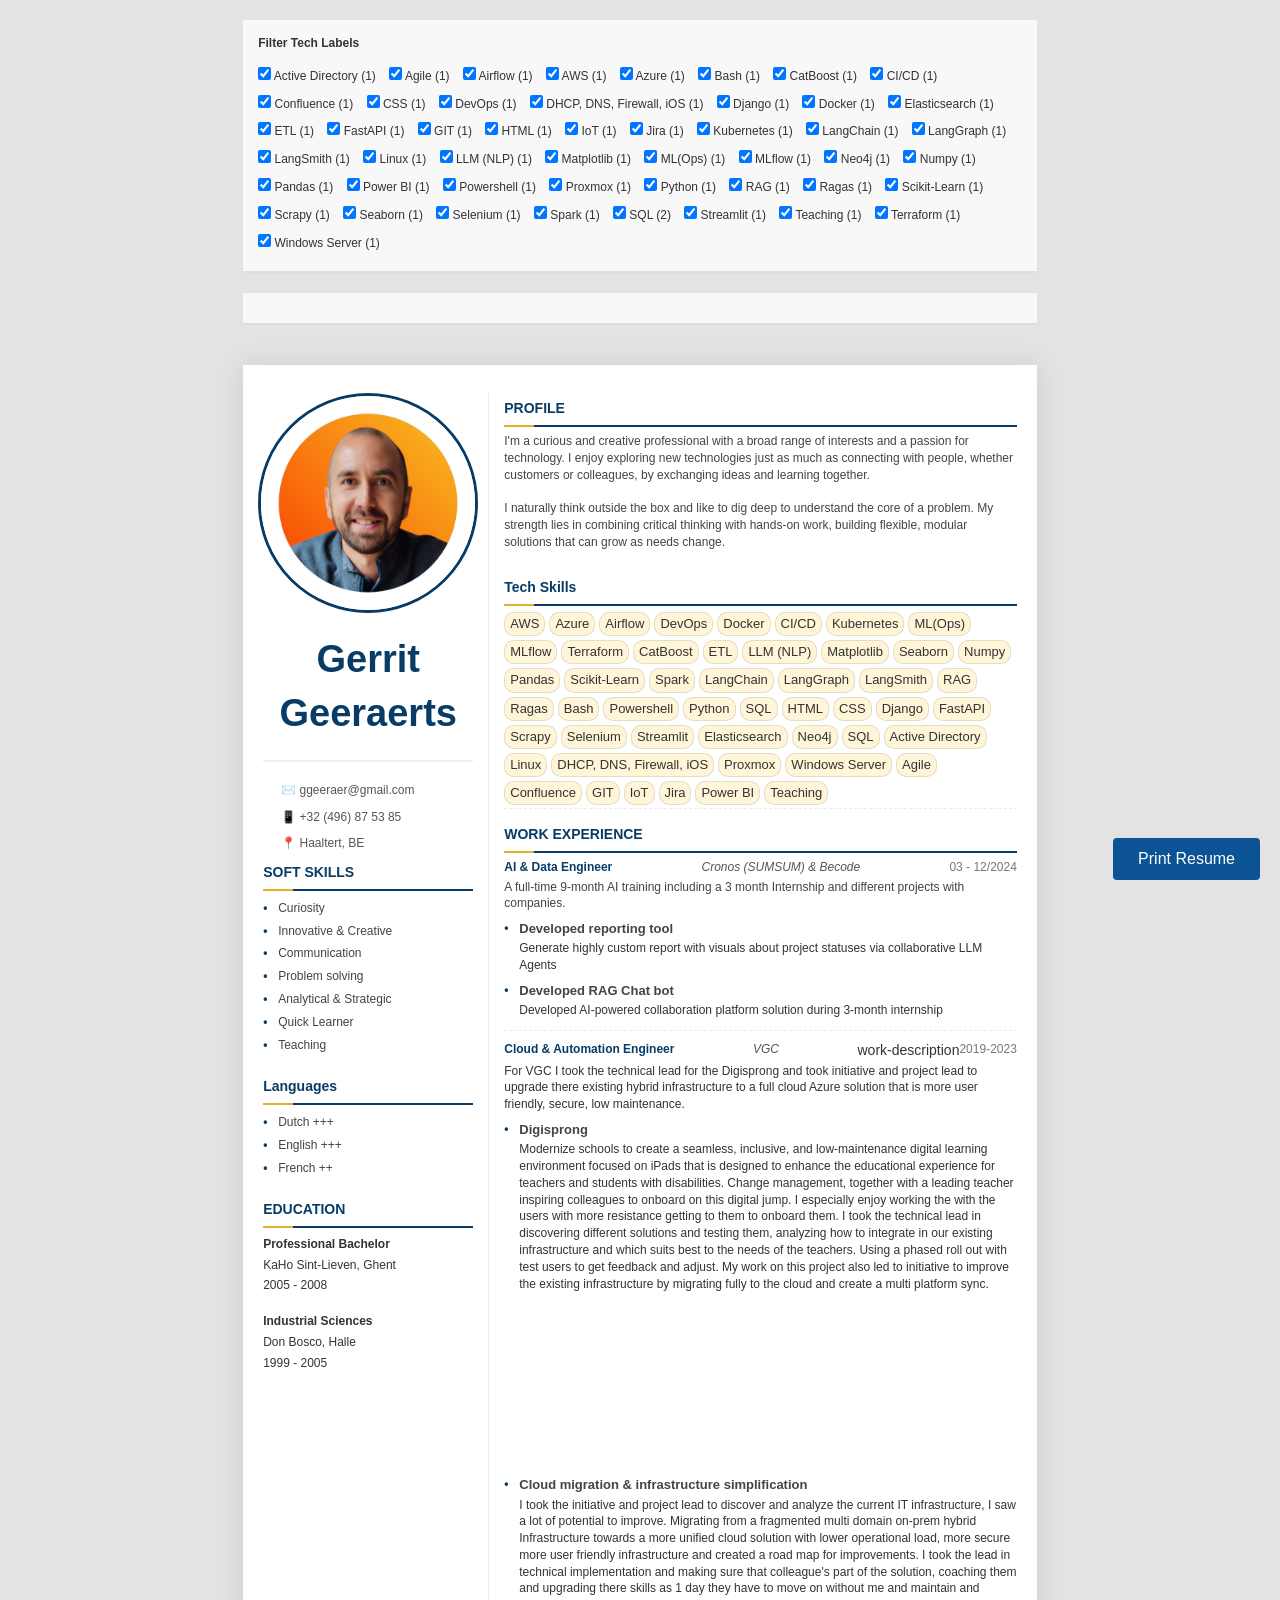
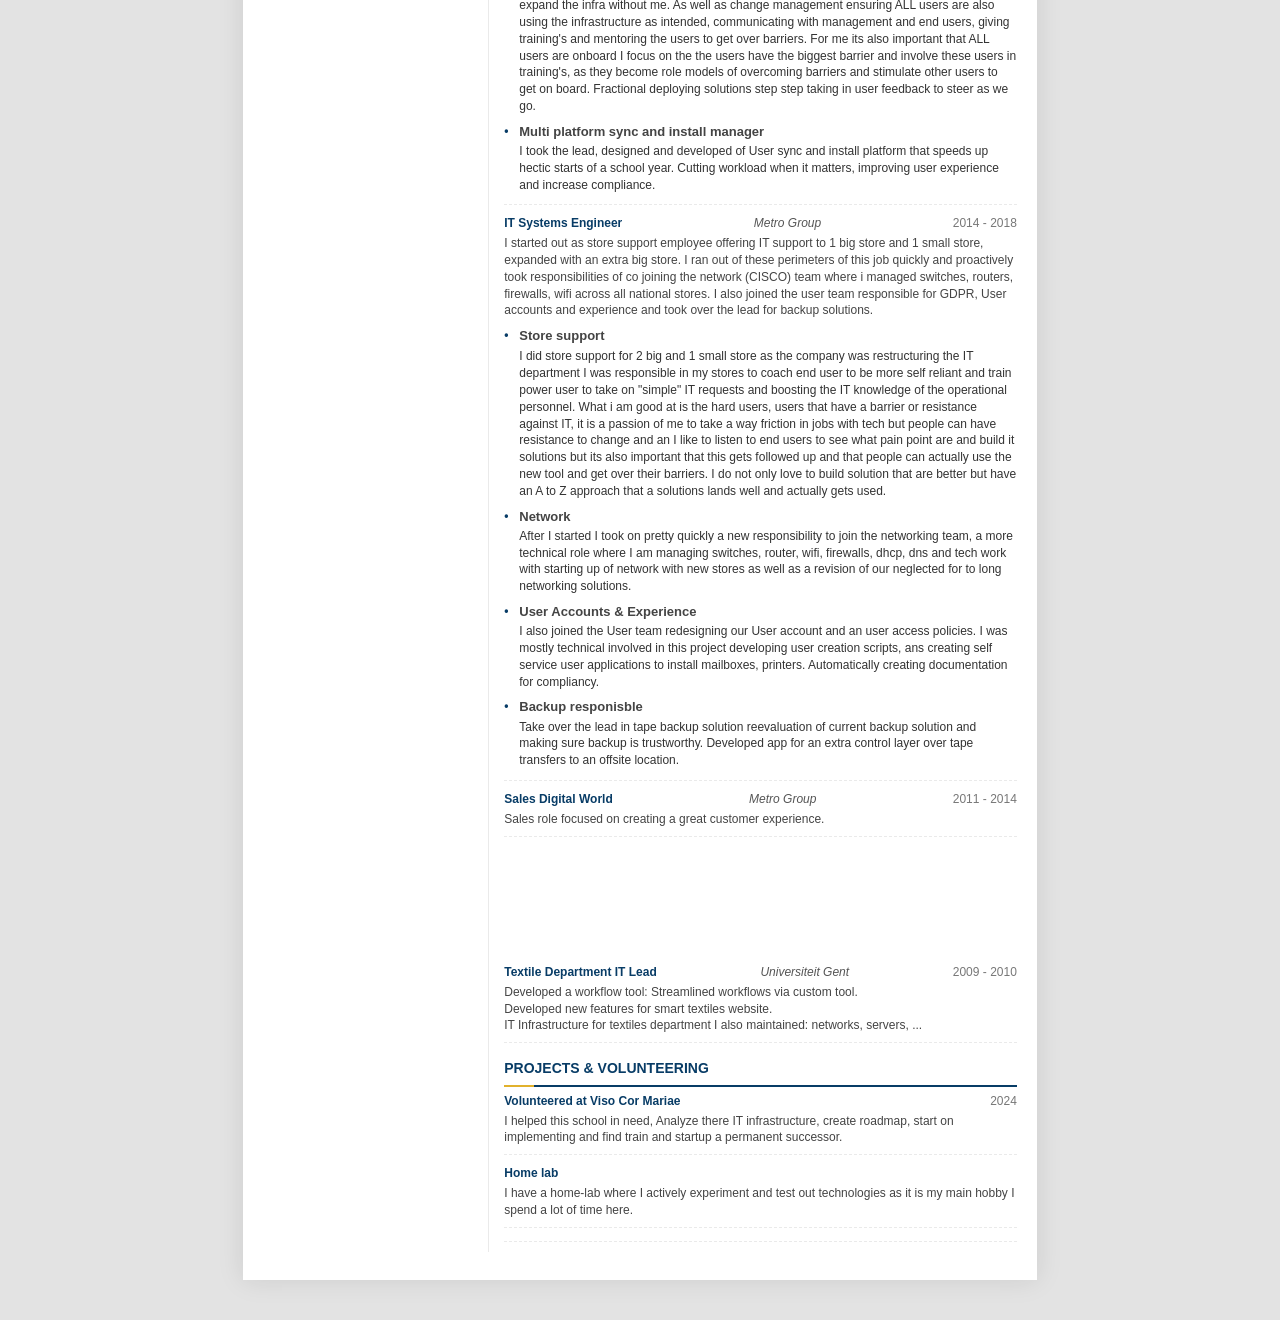
==== commit e42ddf7d: "argenta" ====
--- a/index_full.html
+++ b/index_full.html
@@ -10,8 +10,9 @@
             margin: 0;
             padding: 0;
             box-sizing: border-box;
-          font-size: 12px;
-        }
+			font-size: 12px;
+        }
+
         body {
             background-color: #f5f5f5;
             background-color: #f5f5f5;
@@ -19,12 +20,14 @@
             color: #333;
             line-height: 1.4;
         }
+
         /* PRINT STYLES - HIDDEN ON SCREEN */
         @media print {
             @page {
                 size: A4;
                 margin: 0;
             }
+
             body {
                 width: 210mm;
                 height: 297mm;
@@ -33,13 +36,16 @@
                 background: white;
                 color: black;
             }
+
             body * {
                 visibility: hidden;
             }
+
             .resume-container,
             .resume-container * {
                 visibility: visible;
             }
+
             .resume-container {
                 position: absolute;
                 left: 0;
@@ -47,18 +53,22 @@
                 width: 100%;
                 height: 100%;
             }
+
             /* Avoid page breaks inside content blocks */
             .section:not(:last-child) {
                 break-after: avoid;
             }
-            work-item {
+
+            .work-item {
                 break-inside: avoid;
             }
+
             /* Adjust color scheme for print */
             .resume-content {
                 background-color: transparent;
             }
-            skill {
+
+            .label {
                 background-color: #fff5d9 !important;
                 color: #333 !important;
                 border: 1px solid #ddd;
@@ -71,6 +81,7 @@
                 clear: both;             /* Good practice for break elements */
             }
         }
+
         /* SCREEN STYLES */
         @media screen {
             body {
@@ -81,6 +92,7 @@
                 align-items: center;
                 min-height: 100vh;
             }
+
             .resume-container {
                 width: 210mm;
                 min-height: 297mm;
@@ -89,6 +101,7 @@
                 position: relative;
                 margin: 20px auto;
             }
+
             /* Print navigation */
             .print-button {
                 position: fixed;
@@ -104,12 +117,14 @@
                 transition: background 0.3s;
                 z-index: 10;
             }
+
             .print-button:hover {
                 background: #083c66;
                 transform: translateY(-2px);
                 box-shadow: 0 4px 8px rgba(0,0,0,0.2);
             }
         }
+
         /* RESUME STYLES */
         .resume-content {
             display: grid;
@@ -119,24 +134,26 @@
             background-color: #fff;
             padding: 28px 20px;
         }
-        left-column {
-            display: block; /* Custom tags default to inline */
+
+        .left-column {
             padding-right: 15px;
             border-right: 1px solid #eaeaea;
         }
-        right-column {
-            display: block; /* Custom tags default to inline */
+
+        .right-column {
             padding-left: 15px;
         }
+
         .section-title {
             font-size: 14px;
             padding-bottom: 6px;
-          padding-top: 6px;
+			padding-top: 6px;
             margin-bottom: 6px;
             border-bottom: 2px solid #083c66;
             color: #083c66;
             position: relative;
         }
+
         .section-title::after {
             content: '';
             position: absolute;
@@ -146,80 +163,91 @@
             bottom: -2px;
             left: 0;
         }
+
         .header {
             padding-bottom: 15px;
             margin-bottom: 25px;
             border-bottom: 2px solid #f0f0f0;
         }
+
         .name {
             font-size: 38px;
             color: #083c66;
             margin-bottom: 5px;
         }
+
         .job-title {
             font-size: 14px;
             color: #555;
             margin-bottom: 10px;
         }
+
         .contact-info {
             list-style: none;
             margin-top: 8px;
         }
-       .contact-info {
-          text-align: left; /* Restore original alignment if needed */
-          padding-left: 10px;
-       }
+
+		.contact-info {
+			text-align: left; /* Restore original alignment if needed */
+			padding-left: 10px;
+		}
+
         .contact-info li {
             padding: 5px 0;
             color: #555;
         }
+
         .contact-info i {
             width: 20px;
             margin-right: 8px;
             color: #083c66;
         }
-        work-item {
-            display: block; /* Custom tags default to inline */
+
+
+        .work-item {
             margin-bottom: 10px;
             padding-bottom: 3px;
             border-bottom: 1px dashed #eaeaea;
         }
-        work-header {
+
+        .work-header {
             display: flex;
             justify-content: space-between;
             margin-bottom: 2px;
             font-size: 14px;
         }
-        work-title {
-            display: inline-block; /* Treat like a div */
+
+        .work-title {
             font-weight: bold;
             color: #083c66;
         }
-        work-company {
-            display: inline-block; /* Treat like a div */
+
+        .work-company {
             font-style: italic;
             color: #555;
             flex-grow: 1;
             text-align: center;
             padding: 0 10px;
         }
-        work-period {
-            display: inline-block; /* Treat like a div */
+
+        .work-period {
             color: #777;
         }
+
         .work-description {
             margin-top: 3px;
             margin-bottom: 5px;
             color: #444;
             font-size: 12px;
         }
-        work-tags {
+
+        .work-tags {
             display: flex;
             flex-wrap: wrap;
             gap: 4px;
         }
-        skill {
-            display: inline-block; /* Treat like a span */
+
+        .label {
             background-color: #fff5d9;
             color: #333;
             padding: 2px 5px;
@@ -227,18 +255,23 @@
             font-size: 13px;
             border: 1px solid rgba(0,0,0,0.1);
         }
+
         .education-item {
             margin-bottom: 15px;
         }
+
         .edu-degree {
             font-weight: bold;
         }
+
         .education-item div {
             padding: 2px 0;
         }
+
         .section-content {
             margin-bottom: 25px;
         }
+
         #logo {
             position: absolute;
             top: 20px;
@@ -246,156 +279,168 @@
             height: 60px;
             opacity: 0.7;
         }
-       /* Profile Image Styles */
-       .profile-img-container {
-          display: flex;
-          justify-content: center;
-          margin-bottom: 20px;
-       }
-       .profile-img {
-          width: 220px;
-          height: 220px;
-          border-radius: 50%;
-          object-fit: cover;
-          border: 3px solid #083c66;
-       }
-       /* Adjust header spacing */
-       .header {
-          margin-bottom: 15px;
-          text-align: center; /* Keep name centered */
-       }
-       /* Add nested project styling */
-      work-project {
-        display: block; /* Custom tags default to inline */
-        position: relative;
-        padding-left: 15px;
-        margin-top: 8px;
-        margin-bottom: 8px;
-      }
-      work-project::before {
-        content: "•";
-        position: absolute;
-        left: 0;
-        top: 0;
-        color: #083c66;
-        font-weight: bold;
-      }
-      project-title {
-        display: block; /* Custom tags default to inline */
-        font-weight: bold;
-        margin-bottom: 2px;
-        color: #444;
-        font-size: 13px;
-      }
-      .project-description {
-        margin-bottom: 3px;
+
+		/* Profile Image Styles */
+		.profile-img-container {
+			display: flex;
+			justify-content: center;
+			margin-bottom: 20px;
+		}
+
+		.profile-img {
+			width: 220px;
+			height: 220px;
+			border-radius: 50%;
+			object-fit: cover;
+			border: 3px solid #083c66;
+		}
+
+		/* Adjust header spacing */
+		.header {
+			margin-bottom: 15px;
+			text-align: center; /* Keep name centered */
+		}
+
+		/* Add nested project styling */
+  .work-project {
+    position: relative;
+    padding-left: 15px;
+    margin-top: 8px;
+    margin-bottom: 8px;
+  }
+  .work-project::before {
+    content: "•";
+    position: absolute;
+    left: 0;
+    top: 0;
+    color: #083c66;
+    font-weight: bold;
+  }
+  .project-title {
+    font-weight: bold;
+    margin-bottom: 2px;
+    color: #444;
+    font-size: 13px;
+  }
+  .project-description {
+    margin-bottom: 3px;
+}
+.section.soft-skills ul,
+.section.language ul {
+    list-style: none;
+    padding-left: 15px;
+    margin-bottom: 15px;
+}
+
+.section.soft-skills li,
+.section.language li {
+    position: relative;
+    padding: 3px 0;
+    color: #444;
+    font-size: 12px;
+}
+
+.section.soft-skills li::before,
+.section.language li::before {
+    content: "•";
+    position: absolute;
+    left: -15px;
+    color: #083c66;
+    font-weight: bold;
+}
+
+.section.soft-skills ul,
+.section.language ul {
+    margin-top: 5px;
+}
+
+/* Optional: Adjust list margins for better spacing */
+.section.education .section-content {
+    margin-bottom: 20px; /* Slightly reduced from 25px */
+}
+
+		/* --- Tech Filter System CSS --- */
+
+/* Style for the filter controls container */
+#tech-filter-controls {
+    padding: 15px;
+    border: 1px solid #ccc;
+    background-color: #f8f8f8;
+    margin-bottom: 20px;
+    border-radius: 5px;
+}
+
+#tech-filter-controls h3 {
+    margin-top: 0;
+    margin-bottom: 10px;
+}
+
+/* Style for each individual filter checkbox and its label */
+#tech-filter-controls label {
+    display: inline-block;
+    margin-right: 15px;
+    margin-bottom: 5px;
+    cursor: pointer;
+    font-size: 0.9em;
+}
+  #label-controls {
+    background-color: #f8f8f8;
+    padding: 15px;
+    border-bottom: 2px solid #ddd;
+    margin-bottom: 20px;
+    position: relative;
+    z-index: 1000;
+  }
+  #label-controls h3 {
+    margin: 0 0 10px 0;
+  }
+  #label-controls label {
+    display: inline-block;
+    margin: 5px 10px 5px 0;
+    white-space: nowrap;
+  }
+  .hidden {
+    display: none;
+  }
+  @media print {
+    #label-controls {
+      display: none;
     }
-    .section.soft-skills ul,
-    .section.language ul {
-        list-style: none;
-        padding-left: 15px;
-        margin-bottom: 15px;
+    .hidden {
+      display: none;
     }
-    .section.soft-skills li,
-    .section.language li {
-        position: relative;
-        padding: 3px 0;
-        color: #444;
-        font-size: 12px;
-    }
-    .section.soft-skills li::before,
-    .section.language li::before {
-        content: "•";
-        position: absolute;
-        left: -15px;
-        color: #083c66;
-        font-weight: bold;
-    }
-    .section.soft-skills ul,
-    .section.language ul {
-        margin-top: 5px;
-    }
-    /* Optional: Adjust list margins for better spacing */
-    .section.education .section-content {
-        margin-bottom: 20px; /* Slightly reduced from 25px */
-    }
-       /* --- Tech Filter System CSS --- */
-    /* Style for the filter controls container */
-    #tech-filter-controls {
-        padding: 15px;
-        border: 1px solid #ccc;
-        background-color: #f8f8f8;
-        margin-bottom: 20px;
-        border-radius: 5px;
-    }
-    #tech-filter-controls h3 {
-        margin-top: 0;
-        margin-bottom: 10px;
-    }
-    /* Style for each individual filter checkbox and its label */
-    #tech-filter-controls label {
-        display: inline-block;
-        margin-right: 15px;
-        margin-bottom: 5px;
-        cursor: pointer;
-        font-size: 0.9em;
-    }
-      #label-controls {
-        background-color: #f8f8f8;
-        padding: 15px;
-        border-bottom: 2px solid #ddd;
-        margin-bottom: 20px;
-        position: relative;
-        z-index: 1000;
-      }
-      #label-controls h3 {
-        margin: 0 0 10px 0;
-      }
-      #label-controls label {
-        display: inline-block;
-        margin: 5px 10px 5px 0;
-        white-space: nowrap;
-      }
-      .hidden {
-        display: none;
-      }
-      @media print {
-        #label-controls {
-          display: none;
-        }
-        .hidden {
-          display: none;
-        }
-      }
-       .resume-wrapper {
-      display: flex;
-      flex-direction: column;
-      align-items: center;
-    }
-    /* Update body styles */
-    @media screen {
-      body {
-        background-color: #e3e3e3;
-        padding: 20px;
-        display: flex;
-        flex-direction: column;
-        justify-content: flex-start;
-        align-items: center;
-        min-height: 100vh;
-      }
-    }
-    /* Update filter controls positioning */
-    #label-controls {
-      width: 100%;
-      max-width: 210mm;
-      margin: 0 auto 20px auto;
-      background-color: #f8f8f8;
-      padding: 15px;
-      border-bottom: 2px solid #ddd;
-      position: relative;
-      z-index: 1000;
-      box-sizing: border-box;
-    }
+  }
+
+		.resume-wrapper {
+  display: flex;
+  flex-direction: column;
+  align-items: center;
+}
+
+/* Update body styles */
+@media screen {
+  body {
+    background-color: #e3e3e3;
+    padding: 20px;
+    display: flex;
+    flex-direction: column;
+    justify-content: flex-start;
+    align-items: center;
+    min-height: 100vh;
+  }
+}
+
+/* Update filter controls positioning */
+#label-controls {
+  width: 100%;
+  max-width: 210mm;
+  margin: 0 auto 20px auto;
+  background-color: #f8f8f8;
+  padding: 15px;
+  border-bottom: 2px solid #ddd;
+  position: relative;
+  z-index: 1000;
+  box-sizing: border-box;
     </style>
 </head>
 <body>
@@ -409,9 +454,11 @@
         <img id="logo"
              src="[data-uri]"
              alt="Logo">
+
         <div class="resume-content">
             <!-- Left Column -->
-            <left-column>
+            <div class="left-column">
+
                 <div class="profile-img-container">
                     <img src="./mugshot.jpg" alt="Profile Picture" class="profile-img">
                 </div>
@@ -419,6 +466,7 @@
                     <h1 class="name">Gerrit Geeraerts</h1>
                     <!--<div class="job-title">Senior Web Developer</div>-->
                 </div>
+
                 <div class="section contact">
                     <!--<h2 class="section-title">CONTACT</h2>-->
                     <ul class="contact-info">
@@ -427,6 +475,7 @@
                         <li><i></i>📍 Haaltert, BE</li>
                     </ul>
                 </div>
+
                 <div class="section soft-skills">
                     <h2 class="section-title">SOFT SKILLS</h2>
                     <ul>
@@ -439,6 +488,7 @@
                         <li>Teaching</li>
                     </ul>
                 </div>
+
                 <div class="section language">
                     <h2 class="section-title">Languages</h2>
                     <ul>
@@ -447,6 +497,7 @@
                         <li>French ++</li>
                     </ul>
                 </div>
+
                 <div class="section education">
                     <h2 class="section-title">EDUCATION</h2>
                     <div class="section-content">
@@ -462,428 +513,333 @@
                         </div>
                     </div>
                 </div>
-            </left-column>
+            </div>
+
             <!-- Right Column -->
-            <right-column>
+            <div class="right-column">
                 <div class="section work-experience">
                     <h2 class="section-title">PROFILE</h2>
-                    <work-item>
+                    <div class="work-item">
                         <p class="work-description">
                             I'm a curious and creative professional with a broad range of interests and a passion for
                             technology. I enjoy exploring new technologies just as much as connecting with people,
                             whether customers or colleagues, by exchanging ideas and learning together.</br></br>
+
                             I naturally think outside the box and like to dig deep to understand the core of a problem.
                             My strength lies in combining critical thinking with hands-on work, building flexible,
                             modular solutions that can grow as needs change.</br></br>
-                            I work best in a hybrid setting: focused tasks at home, collaborative ones on-site. Above
-                            all, I’m driven by meaningful work where curiosity, creativity, research, and teamwork come
-                            together to make a real impact.
                         </p>
-                    </work-item>
-                    <h2 class="section-title">WORK EXPERIENCE</h2>
-                    <!-- Example of updated work item structure for Cronos -->
-                    <work-item>
-                        <work-header>
-                            <work-title>AI & Data Engineer</work-title>
-                            <work-company>Cronos (SUMSUM) & Becode</work-company>
-                            <work-period>03 - 12/2024</work-period>
-                        </work-header>
-                        <p class="work-description">
-                            A full-time 9-month AI training including a 3 month Internship and different projects with
-                            companies.
-                        </p>
-                        <work-tags>
-                            <skill>Azure</skill>
-                            <skill>Agile</skill>
-                            <skill>ETL</skill>
-                            <skill>Pandas</skill>
-                            <skill>Numpy</skill>
-                            <skill>Spark</skill>
-                            <skill>Scikit-Learn</skill>
-                            <skill>CatBoost</skill>
-                            <skill>ML(Ops)</skill>
-                            <skill>Airflow</skill>
-                            <skill>MLflow</skill>
-                            <skill>Power BI</skill>
-                            <skill>Terraform</skill>
-                            <skill>Kubernetes</skill>
-                            <skill>Selenium</skill>
-                            <skill>FastAPI</skill>
-                            <skill>Scrapy</skill>
-                            <skill>Neo4j</skill>
-                        </work-tags>
-                        <work-project>
-                            <project-title>Developed reporting tool</project-title>
-                            <p class="project-description">
-                                Generate highly custom report with visuals about project statuses via collaborative LLM
-                                Agents
+
+                        <h2 class="section-title">Tech Skills</h2>
+
+                        <!-- Example of updated work item structure for Cronos -->
+                        <div class="work-item">
+                            <div class="work-tags">
+                                <!-- Cloud Platforms -->
+                                <span class="label">AWS</span>
+                                <span class="label">Azure</span>
+
+                                <!-- DevOps & MLOps -->
+                                <span class="label">Airflow</span>
+                                <span class="label">DevOps</span>
+                                <span class="label">Docker</span>
+                                <span class="label">CI/CD</span>
+                                <span class="label">Kubernetes</span>
+                                <span class="label">ML(Ops)</span>
+                                <span class="label">MLflow</span>
+                                <span class="label">Terraform</span>
+
+                                <!-- Data Science & Machine Learning -->
+                                <span class="label">CatBoost</span>
+                                <span class="label">ETL</span>
+                                <span class="label">LLM (NLP)</span>
+                                <span class="label">Matplotlib</span>
+                                <span class="label">Seaborn</span>
+                                <span class="label">Numpy</span>
+                                <span class="label">Pandas</span>
+                                <span class="label">Scikit-Learn</span>
+                                <span class="label">Spark</span>
+
+                                <!-- AI & LLM Frameworks -->
+                                <span class="label">LangChain</span>
+                                <span class="label">LangGraph</span>
+                                <span class="label">LangSmith</span>
+                                <span class="label">RAG</span>
+                                <span class="label">Ragas</span>
+
+                                <!-- Programming & Scripting -->
+                                <span class="label">Bash</span>
+                                <span class="label">Powershell</span>
+                                <span class="label">Python</span>
+                                <span class="label">SQL</span>
+
+                                <!-- Web Development & Automation -->
+                                <span class="label">HTML</span>
+                                <span class="label">CSS</span>
+                                <span class="label">Django</span>
+                                <span class="label">FastAPI</span>
+                                <span class="label">Scrapy</span>
+                                <span class="label">Selenium</span>
+                                <span class="label">Streamlit</span>
+
+                                <!-- Databases -->
+                                <span class="label">Elasticsearch</span>
+                                <span class="label">Neo4j</span>
+                                <span class="label">SQL</span>
+
+                                <!-- OS, Networking & Virtualization -->
+                                <span class="label">Active Directory</span>
+                                <span class="label">Linux</span>
+                                <span class="label">DHCP, DNS, Firewall, iOS</span>
+                                <span class="label">Proxmox</span>
+                                <span class="label">Windows Server</span>
+
+                                <!-- Collaboration, Tools & Methodologies -->
+                                <span class="label">Agile</span>
+                                <span class="label">Confluence</span>
+                                <span class="label">GIT</span>
+                                <span class="label">IoT</span>
+                                <span class="label">Jira</span>
+                                <span class="label">Power BI</span>
+                                <span class="label">Teaching</span>
+                            </div>
+                        </div>
+
+                        <h2 class="section-title">WORK EXPERIENCE</h2>
+
+                        <!-- Example of updated work item structure for Cronos -->
+                        <div class="work-item">
+                            <div class="work-header">
+                                <div class="work-title">AI & Data Engineer</div>
+                                <div class="work-company">Cronos (SUMSUM) & Becode</div>
+                                <div class="work-period">03 - 12/2024</div>
+                            </div>
+                            <p class="work-description">
+                                A full-time 9-month AI training including a 3 month Internship and different projects
+                                with companies.
                             </p>
-                            <work-tags>
-                                <skill>LLM (NLP)</skill>
-                                <skill>RAG</skill>
-                                <skill>AWS</skill>
-                                <skill>Python</skill>
-                                <skill>GIT</skill>
-                                <skill>Linux</skill>
-                                <skill>Bash</skill>
-                                <skill>Docker</skill>
-                                <skill>Elasticsearch</skill>
-                                <skill>Ragas</skill>
-                                <skill>Streamlit</skill>
-                                <skill>LangChain</skill>
-                                <skill>LangGraph</skill>
-                                <skill>LangSmith</skill>
-                            </work-tags>
-                        </work-project>
-                        <work-project>
-                            <project-title>Developed RAG Chat bot</project-title>
-                            <p class="project-description">
-                                Developed AI-powered collaboration platform solution during 3-month internship
+
+                            <div class="work-project">
+                                <div class="project-title">Developed reporting tool</div>
+                                <p class="project-description">
+                                    Generate highly custom report with visuals about project statuses via collaborative
+                                    LLM Agents
+                                </p>
+
+                            </div>
+
+                            <div class="work-project">
+                                <div class="project-title">Developed RAG Chat bot</div>
+                                <p class="project-description">
+                                    Developed AI-powered collaboration platform solution during 3-month internship
+                                </p>
+
+                            </div>
+                        </div>
+
+                        <div class="work-item">
+                            <div class="work-header">
+                                <div class="work-title">Cloud & Automation Engineer</div>
+                                <div class="work-company">VGC</div>
+                                work-description
+                                <div class="work-period">2019-2023</div>
+                            </div>
+                            <p class="">
+                                For VGC I took the technical lead for the Digisprong and took initiative and project
+                                lead to upgrade there existing hybrid infrastructure to a full cloud Azure solution that
+                                is more user friendly, secure, low maintenance.
                             </p>
-                            <work-tags>
-                                <skill>AWS</skill>
-                                <skill>LLM (NLP)</skill>
-                                <skill>Python</skill>
-                                <skill>GIT</skill>
-                                <skill>Linux</skill>
-                                <skill>Bash</skill>
-                                <skill>Streamlit</skill>
-                            </work-tags>
-                        </work-project>
-                    </work-item>
-                    <work-item>
-                        <work-header>
-                            <work-title>Cloud & Automation Engineer</work-title>
-                            <work-company>VGC</work-company>
-                            <work-period>2019-2023</work-period>
-                        </work-header>
-                        <p class="work-description">
-                            For VGC I took the technical lead for the Digisprong and took initiative and project lead to
-                            upgrade there existing hybrid infrastructure to a full cloud Azure solution that is more
-                            user friendly, secure, low maintenance.
-                        </p>
-                        <work-project>
-                            <project-title>Digisprong</project-title>
-                            <p class="project-description">
-                                Modernize schools to create a seamless, inclusive, and low-maintenance digital learning
-                                environment focused on iPads that is designed to enhance the educational experience for
-                                teachers and students with disabilities. Change management, together with a leading
-                                teacher inspiring colleagues to onboard on this digital jump. I especially enjoy working
-                                the with the users with more resistance getting to them to onboard them. I took the
-                                technical lead in discovering different solutions and testing them, analyzing how to
-                                integrate in our existing infrastructure and which suits best to the needs of the
-                                teachers. Using a phased roll out with test users to get feedback and adjust. My work on
-                                this project also led to initiative to improve the existing infrastructure by migrating
-                                fully to the cloud and create a multi platform sync.
+                            <div class="work-project">
+                                <div class="project-title">Digisprong</div>
+                                <p class="project-description">
+                                    Modernize schools to create a seamless, inclusive, and low-maintenance digital
+                                    learning environment focused on iPads that is designed to enhance the educational
+                                    experience for teachers and students with disabilities. Change management, together
+                                    with a leading teacher inspiring colleagues to onboard on this digital jump. I
+                                    especially enjoy working the with the users with more resistance getting to them to
+                                    onboard them. I took the technical lead in discovering different solutions and
+                                    testing them, analyzing how to integrate in our existing infrastructure and which
+                                    suits best to the needs of the teachers. Using a phased roll out with test users to
+                                    get feedback and adjust. My work on this project also led to initiative to improve
+                                    the existing infrastructure by migrating fully to the cloud and create a multi
+                                    platform sync.
+                                </p>
+                            </div>
+                            <br><br><br><br><br><br><br><br><br><br>
+                            <div class="work-project">
+                                <div class="project-title">Cloud migration & infrastructure simplification</div>
+                                <p class="project-description">
+                                    I took the initiative and project lead to discover and analyze the current IT
+                                    infrastructure, I saw a lot of potential to improve. Migrating from a fragmented
+                                    multi domain on-prem hybrid Infrastructure towards a more unified cloud solution
+                                    with lower operational load, more secure more user friendly infrastructure and
+                                    created a road map for improvements. I took the lead in technical implementation and
+                                    making sure that colleague's part of the solution, coaching them and upgrading there
+                                    skills as 1 day they have to move on without me and maintain and expand the infra
+                                    without me. As well as change management ensuring ALL users are also using the
+                                    infrastructure as intended, communicating with management and end users, giving
+                                    training's and mentoring the users to get over barriers. For me its also important
+                                    that ALL users are onboard I focus on the the users have the biggest barrier and
+                                    involve these users in training's, as they become role models of overcoming barriers
+                                    and stimulate other users to get on board. Fractional deploying solutions step step
+                                    taking in user feedback to steer as we go.
+                                </p>
+                            </div>
+                            <div class="work-project">
+                                <div class="project-title">Multi platform sync and install manager</div>
+                                <p class="project-description">
+                                    I took the lead, designed and developed of User sync and install platform that
+                                    speeds up hectic starts of a school year. Cutting workload when it matters,
+                                    improving user experience and increase compliance.
+                                </p>
+                            </div>
+
+                        </div>
+                        <div class="work-item">
+                            <div class="work-header">
+                                <div class="work-title">IT Systems Engineer</div>
+                                <div class="work-company">Metro Group</div>
+                                <div class="work-period">2014 - 2018</div>
+                            </div>
+                            <p class="work-description">
+                                I started out as store support employee offering IT support to 1 big store and 1 small
+                                store, expanded with an extra big store. I ran out of these perimeters of this job
+                                quickly and proactively took responsibilities of co joining the network (CISCO) team
+                                where i managed switches, routers, firewalls, wifi across all national stores. I also
+                                joined the user team responsible for GDPR, User accounts and experience and took over
+                                the lead for backup solutions.
                             </p>
-                            <work-tags>
-                                <skill>Ipad</skill>
-                                <skill>Jamf</skill>
-                                <skill>Powershell</skill>
-                                <skill>Azure</skill>
-                                <skill>Cloud</skill>
-                                <skill>Azure AD (Entra)</skill>
-                            </work-tags>
-                        </work-project>
-                        <work-project>
-                            <project-title>Cloud migration & infrastructure simplification</project-title>
-                            <p class="project-description">
-                                I took the initiative and project lead to discover and analyze the current IT
-                                infrastructure, I saw a lot of potential to improve. Migrating from a fragmented multi
-                                domain on-prem hybrid Infrastructure towards a more unified cloud solution with lower
-                                operational load, more secure more user friendly infrastructure and created a road map
-                                for improvements. I took the lead in technical implementation and making sure that
-                                colleague's part of the solution, coaching them and upgrading there skills as 1 day they
-                                have to move on without me and maintain and expand the infra without me. As well as
-                                change management ensuring ALL users are also using the infrastructure as intended,
-                                communicating with management and end users, giving training's and mentoring the users
-                                to get over barriers. For me its also important that ALL users are onboard I focus on
-                                the the users have the biggest barrier and involve these users in training's, as they
-                                become role models of overcoming barriers and stimulate other users to get on board.
-                                Fractional deploying solutions step taking in user feedback to steer as we go.
+                            <div class="work-project">
+                                <div class="project-title">Store support</div>
+                                <p class="project-description">
+                                </p>
+                                I did store support for 2 big and 1 small store as the company was restructuring the IT
+                                department I was responsible in my stores to coach end user to be more self reliant and
+                                train power user to take on "simple" IT requests and boosting the IT knowledge of the
+                                operational personnel. What i am good at is the hard users, users that have a barrier or
+                                resistance against IT, it is a passion of me to take a way friction in jobs with tech
+                                but people can have resistance to change and an I like to listen to end users to see
+                                what pain point are and build it solutions but its also important that this gets
+                                followed up and that people can actually use the new tool and get over their barriers. I
+                                do not only love to build solution that are better but have an A to Z approach that a
+                                solutions lands well and actually gets used.
+                            </div>
+                            <div class="work-project">
+                                <div class="project-title">Network</div>
+                                <p class="project-description">
+                                    After I started I took on pretty quickly a new responsibility to join the networking
+                                    team, a more technical role where I am managing switches, router, wifi, firewalls,
+                                    dhcp, dns and tech work with starting up of network with new stores as well as a
+                                    revision of our neglected for to long networking solutions.
+                                </p>
+
+                            </div>
+                            <div class="work-project">
+                                <div class="project-title">User Accounts & Experience</div>
+                                <p class="project-description">
+                                    I also joined the User team redesigning our User account and an user access
+                                    policies. I was mostly technical involved in this project developing user creation
+                                    scripts, ans creating self service user applications to install mailboxes, printers.
+                                    Automatically creating documentation for compliancy.
+                                </p>
+
+                            </div>
+                            <div class="work-project">
+                                <div class="project-title">Backup responisble</div>
+                                <p class="project-description">
+                                    Take over the lead in tape backup solution reevaluation of current backup solution
+                                    and making sure backup is trustworthy. Developed app for an extra control layer over
+                                    tape transfers to an offsite location.
+                                </p>
+
+                            </div>
+                        </div>
+                        <div class="work-item">
+                            <div class="work-header">
+                                <div class="work-title">Sales Digital World</div>
+                                <div class="work-company">Metro Group</div>
+                                <div class="work-period">2011 - 2014</div>
+                            </div>
+                            <p class="work-description">
+                                Sales role focused on creating a great customer experience.
                             </p>
-                            <work-tags>
-                                <skill>Azure AD (Entra)</skill>
-                                <skill>Azure</skill>
-                                <skill>PowerShell</skill>
-                                <skill>Python</skill>
-                                <skill>SQL</skill>
-                                <skill>MS Graph</skill>
-                                <skill>API</skill>
-                                <skill>DHCP</skill>
-                                <skill>DNS</skill>
-                                <skill>SSO</skill>
-                            </work-tags>
-                        </work-project>
-                        <work-project>
-                            <project-title>Multi platform sync and install manager</project-title>
-                            <p class="project-description">
-                                I took the lead, designed and developed of User sync and install platform that speeds up
-                                hectic starts of a school year. Cutting workload when it matters, improving user
-                                experience and increase compliance.
+                        </div>
+                        <br><br><br><br><br><br><br>
+                        <div class="work-item">
+                            <div class="work-header">
+                                <div class="work-title">Textile Department IT Lead</div>
+                                <div class="work-company">Universiteit Gent</div>
+                                <div class="work-period">2009 - 2010</div>
+                            </div>
+                            <p class="work-description">
+                                Developed a workflow tool: Streamlined workflows via custom tool.</br>
+                                Developed new features for smart textiles website.</br>
+                                IT Infrastructure for textiles department I also maintained: networks, servers, ...
                             </p>
-                            <work-tags>
-                                <skill>Python</skill>
-                                <skill>Django</skill>
-                                <skill>Azure</skill>
-                                <skill>Azure AD (Entra)</skill>
-                                <skill>MS Graph</skill>
-                                <skill>API</skill>
-                                <skill>SQL</skill>
-                                <skill>ORM</skill>
-                                <skill>Powershell</skill>
-                                <skill>Automated Tests</skill>
-                                <skill>GIT</skill>
-                                <skill>Bash</skill>
-                                <skill>Linux</skill>
-                            </work-tags>
-                        </work-project>
-                    </work-item>
-                    <work-item>
-                        <work-header>
-                            <work-title>IT Systems Engineer</work-title>
-                            <work-company>Metro Group</work-company>
-                            <work-period>2014 - 2018</work-period>
-                        </work-header>
-                        <p class="work-description">
-                            I started out as store support employee offering IT support to 1 big store and 1 small
-                            store, expanded with an extra big store. I ran out of these perimeters of this job quickly
-                            and proactively took responsibilities of co joining the network (CISCO) team where i managed
-                            switches, routers, firewalls, wifi across all national stores. I also joined the user team
-                            responsible for GDPR, User accounts and experience and took over the lead for backup
-                            solutions.
-                        </p>
-                        <work-tags>
-                            <skill>Agile</skill>
-                            <skill>Scrum</skill>
-                            <skill>...</skill>
-                        </work-tags>
-                        <work-project>
-                            <project-title>Store support</project-title>
-                            <p class="project-description">
-                            </p>
-                            I did store support for 2 big and 1 small store as the company was restructuring the IT
-                            department I was responsible in my stores to coach end user to be more self reliant and
-                            train power user to take on "simple" IT requests and boosting the IT knowledge of the
-                            operational personnel. What i am good at is the hard users, users that have a barrier or
-                            resistance against IT, it is a passion of me to take a way friction in jobs with tech but
-                            people can have resistance to change and an I like to listen to end users to see what pain
-                            point are and build it solutions but its also important that this gets followed up and that
-                            people can actually use the new tool and get over their barriers. I do not only love to
-                            build solution that are better but have an A to Z approach that a solutions lands well and
-                            actually gets used.
-                            <work-tags>
-                                <skill>Confluence</skill>
-                                <skill>Jira</skill>
-                                <skill>...</skill>
-                            </work-tags>
-                        </work-project>
-                        <work-project>
-                            <project-title>Network</project-title>
-                            <p class="project-description">
-                                After I started I took on pretty quickly a new responsibility to join the networking
-                                team, a more technical role where I am managing switches, router, wifi, firewalls, dhcp,
-                                dns and tech work with starting up of network with new stores as well as a revision of
-                                our neglected for to long networking solutions.
-                            </p>
-                            <work-tags>
-                                <skill>Powershell</skill>
-                                <skill>Network</skill>
-                                <skill>Confluence</skill>
-                                <skill>WiFi</skill>
-                                <skill>Jira</skill>
-                            </work-tags>
-                        </work-project>
-                        <work-project>
-                            <project-title>User Accounts & Experience</project-title>
-                            <p class="project-description">
-                                I also joined the User team redesigning our User account and an user access policies. I
-                                was mostly technical involved in this project developing user creation scripts, ans
-                                creating self service user applications to install mailboxes, printers. Automatically
-                                creating documentation for compliancy.
-                            </p>
-                            <work-tags>
-                                <skill>Powershell</skill>
-                                <skill>SQL</skill>
-                                <skill>Confluence</skill>
-                            </work-tags>
-                        </work-project>
-                        <work-project>
-                            <project-title>Backup responisble</project-title>
-                            <p class="project-description">
-                                Take over the lead in tape backup solution reevaluation of current backup solution and
-                                making sure backup is trustworthy. Developed app for an extra control layer over tape
-                                transfers to an offsite location.
-                            </p>
-                            <work-tags>
-                                <skill>Powershell</skill>
-                                <skill>API</skill>
-                                <skill>SQL</skill>
-                            </work-tags>
-                        </work-project>
-                    </work-item>
-                    <work-item>
-                        <work-header>
-                            <work-title>ICT Teacher</work-title>
-                            <work-company>GLTT</work-company>
-                            <work-period>2013</work-period>
-                        </work-header>
-                        <p class="work-description">
-                            I took on a role as an ICT teacher for adults where my main focus was making technology accessible to
-                            everyone. My strength was breaking down complicated technical information into small, clear,
-                            and easy-to-understand concepts. I wanted to make sure every student felt confident and
-                            capable, no matter their starting point.
-                        </p>
-                    </work-item>
-                    <work-item>
-                        <work-header>
-                            <work-title>Sales Digital World</work-title>
-                            <work-company>Metro Group</work-company>
-                            <work-period>2011 - 2014</work-period>
-                        </work-header>
-                        <p class="work-description">
-                            Sales role focused on creating a great customer experience.
-                        </p>
-                    </work-item>
-                    <work-item>
-                        <work-header>
-                            <work-title>Textile Department IT Lead</work-title>
-                            <work-company>UGent</work-company>
-                            <work-period>2009 - 2010</work-period>
-                        </work-header>
-                        <p class="work-description">
-                            For the entire Textile department, I was the single person for all things IT. From daily
-                            support to bigger strategic projects.
-                        </p>
-                        <work-project>
-                            <project-title>Custom Workflow Tool</project-title>
-                            <p class="project-description">
-                                One of my key projects was a new workflow tool. It all started with understanding what
-                                people really needed. From there, I drew up the blueprint for the entire system. I then
-                                mentored a student who did the coding, guiding him from the first line to the final
-                                product. After we went live, I stayed on to make sure it ran smoothly and to roll out
-                                improvements.
-                            </p>
-                            <work-tags>
-                                <skill>.NET</skill>
-                                <skill>SQL</skill>
-                                <skill>HTML</skill>
-                                <skill>CSS</skill>
-                            </work-tags>
-                        </work-project>
-                        <work-project>
-                            <project-title>IT Infrastructure Modernization</project-title>
-                            <p class="project-description">
-                                Perhaps my biggest challenge was tackling the IT infrastructure. The old system was
-                                outdated and unreliable. I led the charge to replace it completely, moving us to a
-                                modern setup that was far more stable, user-friendly, and much, much easier to maintain.
-                            </p>
-                            <work-tags>
-                                <skill>DHCP</skill>
-                                <skill>DNS</skill>
-                                <skill>AD</skill>
-                            </work-tags>
-                        </work-project>
-                        <work-project>
-                            <project-title>Smart Textiles Website Enhancement</project-title>
-                            <p class="project-description">
-                                I also took on our Smart Textiles website. My role was to keep it fresh and evolving for
-                                our users by building out important new features that added real value and improved the
-                                overall experience.
-                            </p>
-                            <work-tags>
-                                <skill>PHP</skill>
-                                <skill>Drupal</skill>
-                                <skill>HTML</skill>
-                                <skill>CSS</skill>
-                            </work-tags>
-                        </work-project>
-                    </work-item>
-                    <div class="section projects">
-                        <h2 class="section-title">PROJECTS & VOLUNTEERING</h2>
-                        <work-item>
-                            <work-header>
-                                <work-title>Volunteered at Viso Cor Mariae</work-title>
-                                <work-period>2024</work-period>
-                            </work-header>
-                            <p class="work-description">
-                                I helped this school in need, Analyze there IT infrastructure, create roadmap, start on
-                                implementing and find, train and startup a permanent successor.
-                            </p>
-                            <work-tags>
-                                <skill>Azure</skill>
-                            </work-tags>
-                        </work-item>
-                        <work-item>
-                            <work-header>
-                                <work-title>Home lab</work-title>
-                                <work-period></work-period>
-                            </work-header>
-                            <p class="work-description">
-                                I have a home-lab where I actively experiment and test out technologies as it is my main
-                                hobby I spend a lot of time here.</br>
-                            </p>
-                            <work-tags>
-                                <skill>ML(Ops)</skill>
-                                <skill>MLflow</skill>
-                                <skill>LLM (NLP)</skill>
-                                <skill>RAG</skill>
-                                <skill>Matplotlib</skill>
-                                <skill>Pandas</skill>
-                                <skill>Numpy</skill>
-                                <skill>Airflow</skill>
-                                <skill>Python</skill>
-                                <skill>FastAPI</skill>
-                                <skill>Django</skill>
-                                <skill>CI/CD</skill>
-                                <skill>GIT</skill>
-                                <skill>DevOps</skill>
-                                <skill>IoT</skill>
-                                <skill>Docker</skill>
-                                <!-- <skill>VM's</skill>-->
-                                <skill>Proxmox</skill>
-                                <skill>Streamlit</skill>
-                                <skill>LangChain</skill>
-                                <skill>LangGraph</skill>
-                                <skill>LangSmith</skill>
-                                <skill>Scrapy</skill>
-                                <skill>Selenium</skill>
-                            </work-tags>
-                        </work-item>
+
+                        </div>
+                        <div class="section projects">
+                            <h2 class="section-title">PROJECTS & VOLUNTEERING</h2>
+                            <div class="work-item">
+                                <div class="work-header">
+                                    <div class="work-title">Volunteered at Viso Cor Mariae</div>
+                                    <div class="work-period">2024</div>
+                                </div>
+                                <p class="work-description">
+                                    I helped this school in need, Analyze there IT infrastructure, create roadmap, start
+                                    on implementing and find train and startup a permanent successor.
+                                </p>
+                            </div>
+                            <div class="work-item">
+                                <div class="work-header">
+                                    <div class="work-title">Home lab</div>
+                                    <div class="work-period"></div>
+                                </div>
+                                <p class="work-description">
+                                    I have a home-lab where I actively experiment and test out technologies as it is my
+                                    main hobby I spend a lot of time here.</br>
+                                </p>
+                            </div>
+                        </div>
                     </div>
                 </div>
-            </right-column>
+            </div>
         </div>
     </div>
-    <script>
-        document.addEventListener('DOMContentLoaded', () => {
-          const labelElements = [...document.querySelectorAll('work-tags skill')];
-          const counts = new Map();
+</div>
+<script>
+    document.addEventListener('DOMContentLoaded', () => {
+      const labelElements = [...document.querySelectorAll('.work-tags .label')];
+
+      const counts = new Map();
+      labelElements.forEach(el => {
+        const text = el.textContent.trim();
+        counts.set(text, (counts.get(text) || 0) + 1);
+      });
+
+      const unique = [...counts.keys()].sort((a, b) => a.localeCompare(b));
+
+      const controls = document.createElement('div');
+      controls.id = 'label-controls';
+      let html = '<h3>Filter Tech Labels</h3>';
+      unique.forEach(label => {
+        html += `<label><input type="checkbox" data-label="${label}" checked> ${label} (${counts.get(label)})</label> `;
+      });
+      controls.innerHTML = html;
+      document.body.prepend(controls);
+
+      controls.addEventListener('change', e => {
+        if (e.target.type === 'checkbox') {
+          const text = e.target.dataset.label;
+          const action = e.target.checked ? 'remove' : 'add';
           labelElements.forEach(el => {
-            const text = el.textContent.trim();
-            counts.set(text, (counts.get(text) || 0) + 1);
+            if (el.textContent.trim() === text) {
+              el.classList[action]('hidden');
+            }
           });
-          const unique = [...counts.keys()].sort((a, b) => a.localeCompare(b));
-          const controls = document.createElement('div');
-          controls.id = 'label-controls';
-          let html = '<h3>Filter Tech Labels</h3>';
-          unique.forEach(label => {
-            html += `<label><input type="checkbox" data-label="${label}" checked> ${label} (${counts.get(label)})</label> `;
-          });
-          controls.innerHTML = html;
-          document.body.prepend(controls);
-          controls.addEventListener('change', e => {
-            if (e.target.type === 'checkbox') {
-              const text = e.target.dataset.label;
-              const action = e.target.checked ? 'remove' : 'add';
-              labelElements.forEach(el => {
-                if (el.textContent.trim() === text) {
-                  el.classList[action]('hidden');
-                }
-              });
-            }
-          });
-        });
-    </script>
+        }
+      });
+    });
+</script>
 </body>
 </html>
